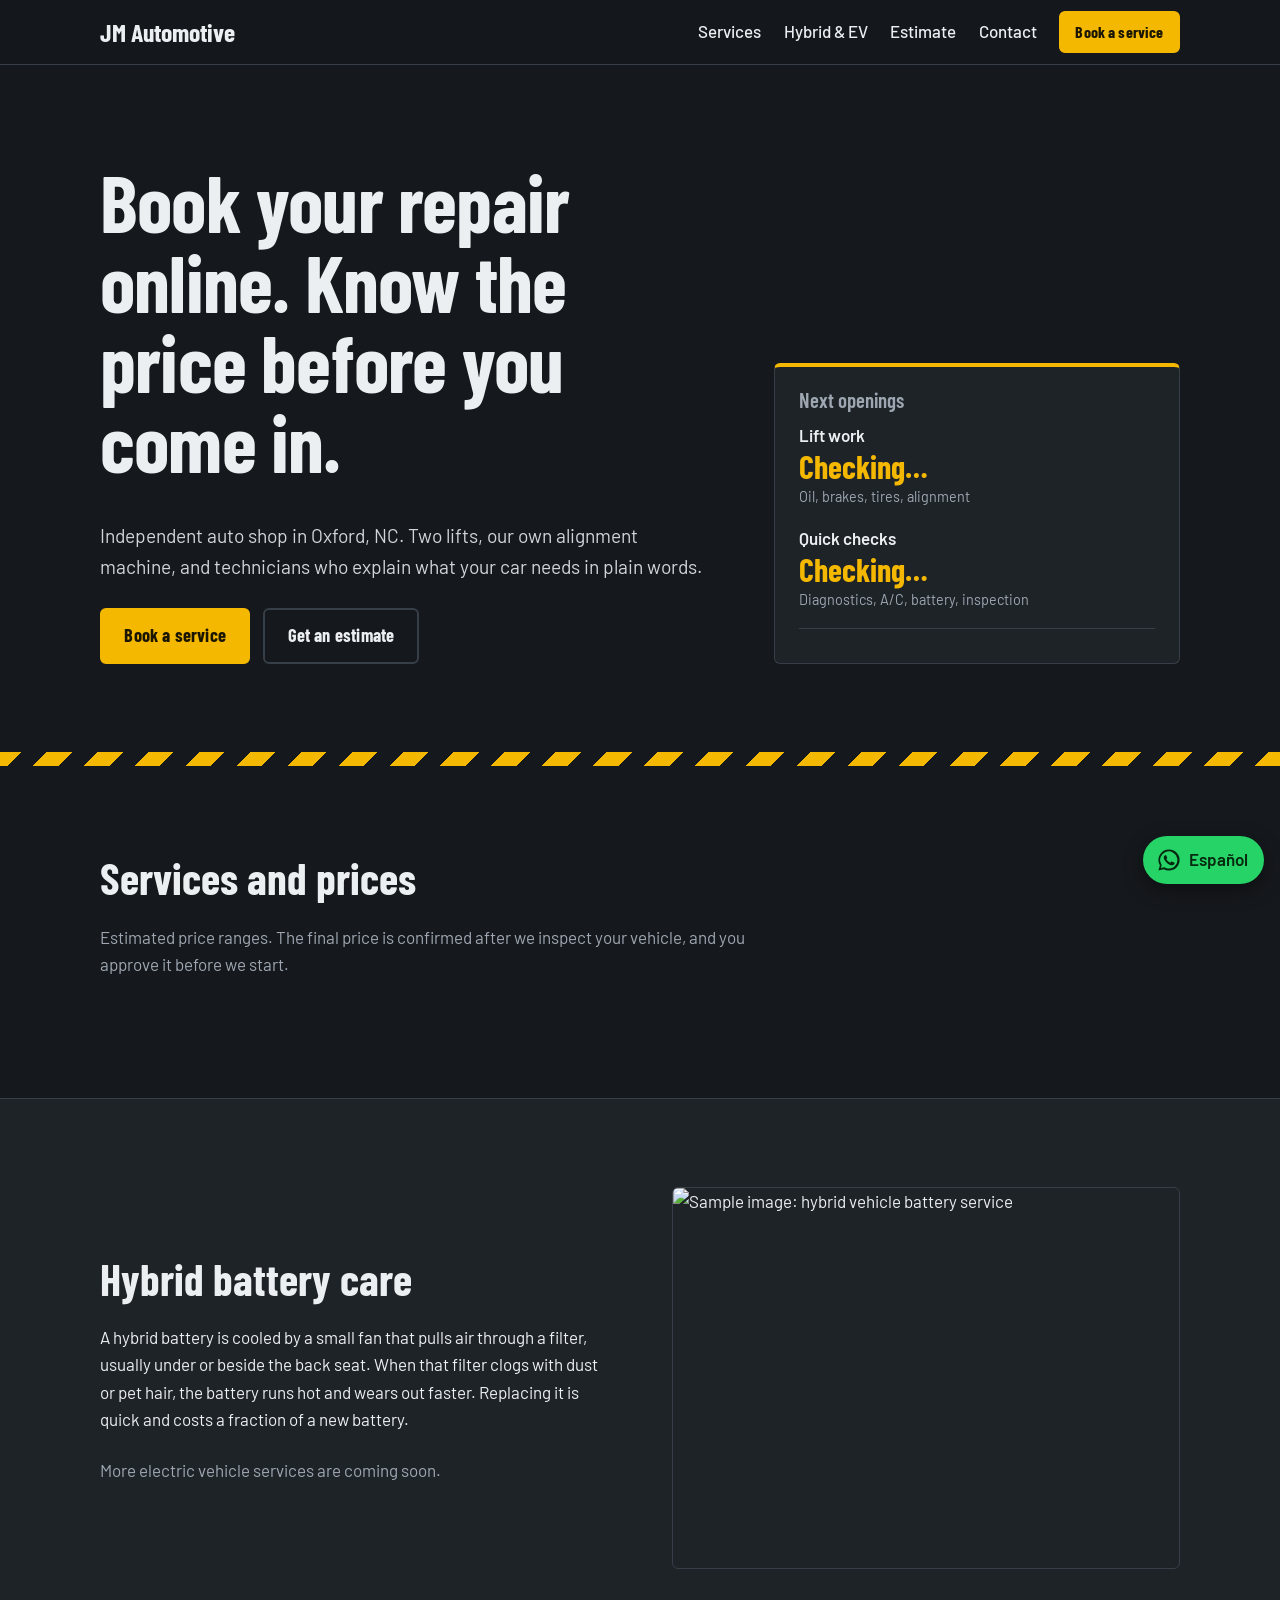
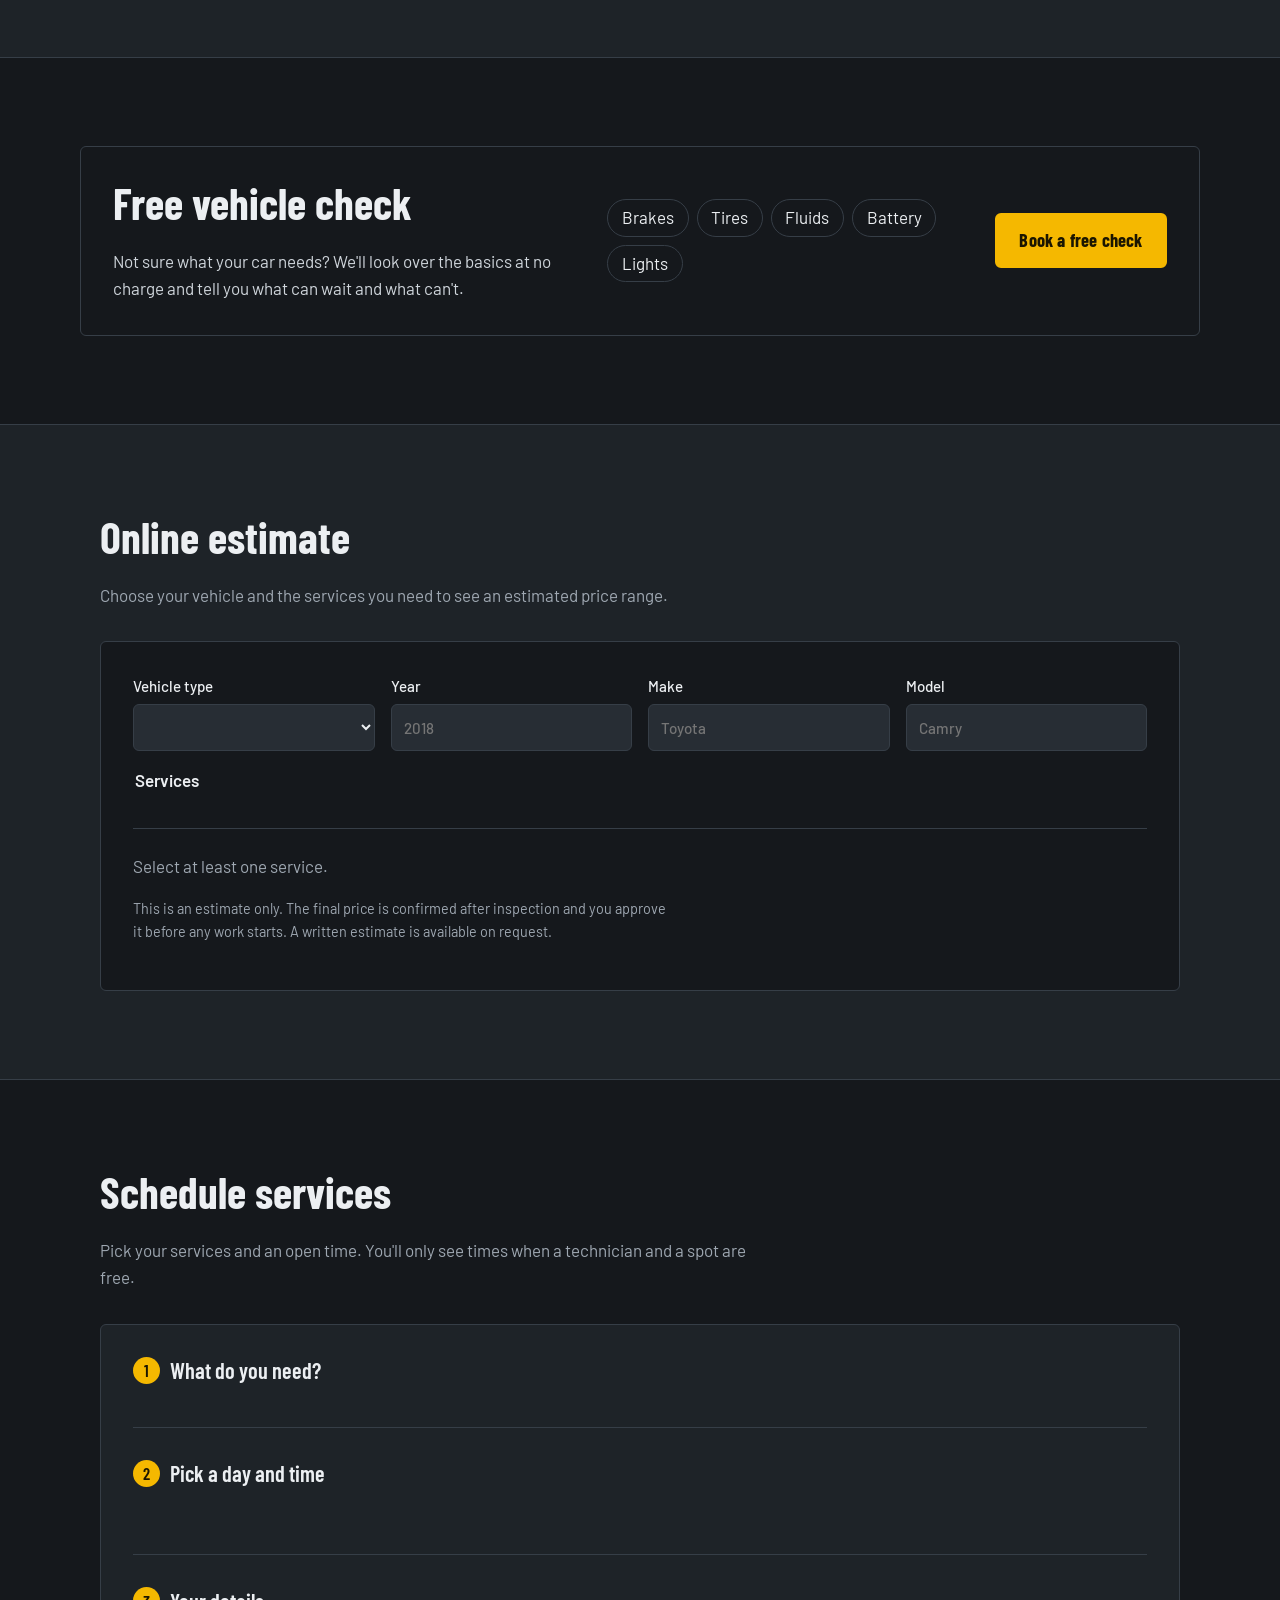
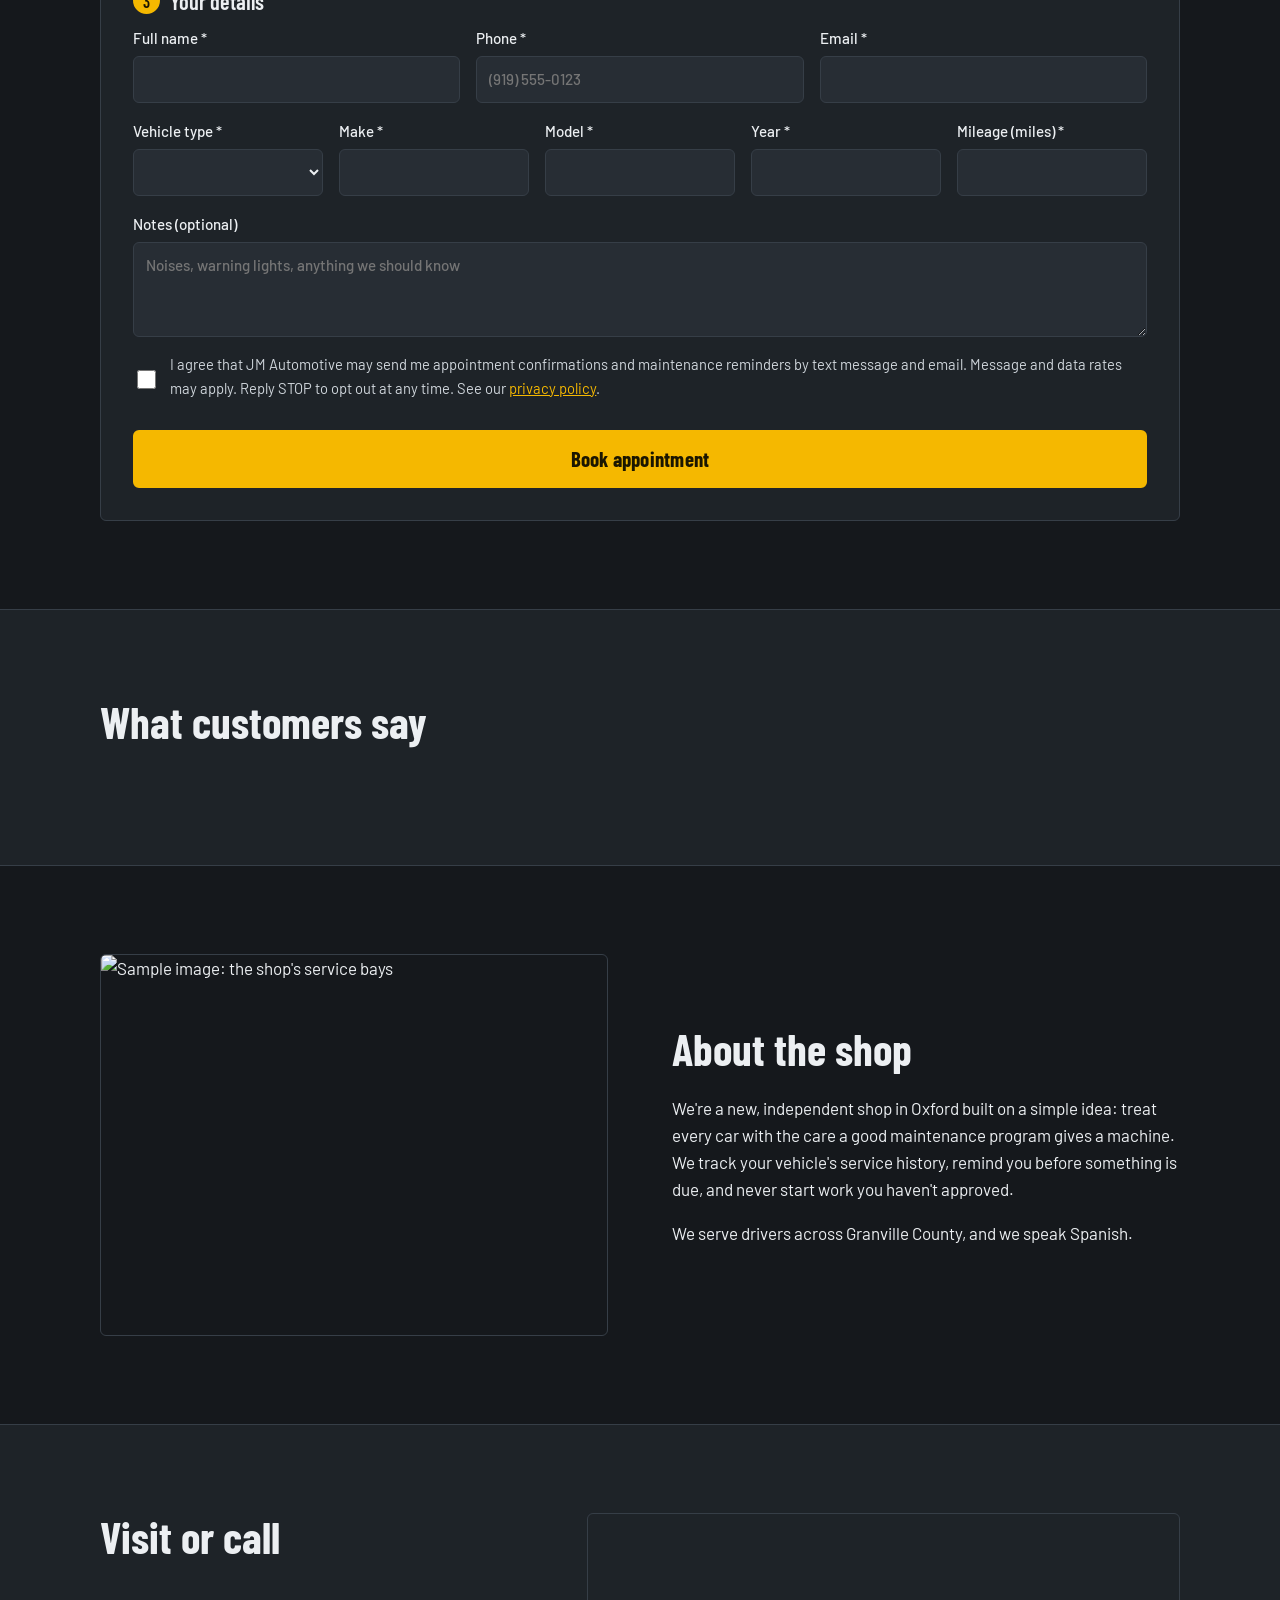
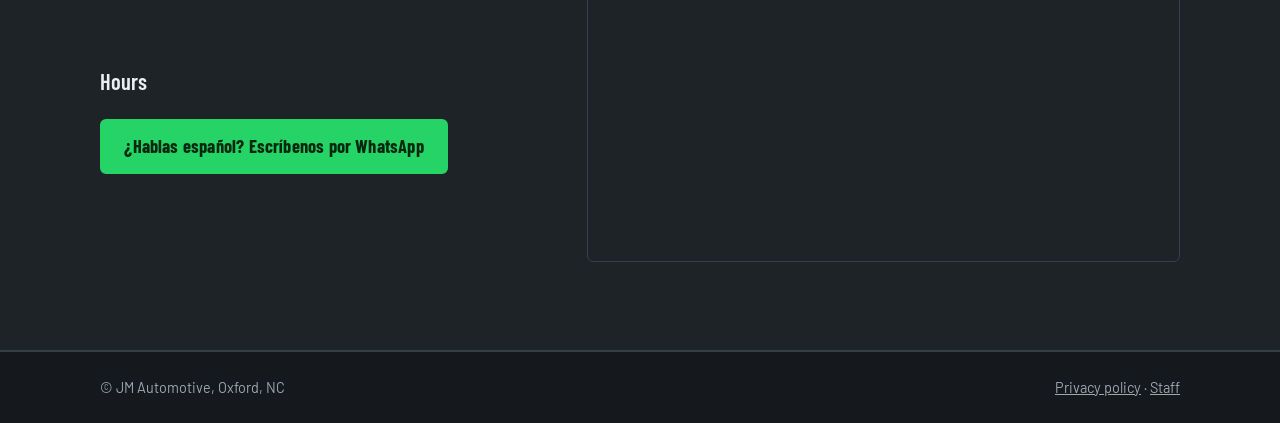
==== index.html @ 0afcb8b0 "Add files via upload" ====
<!DOCTYPE html>
<html lang="en">
<head>
  <meta charset="UTF-8">
  <meta name="viewport" content="width=device-width, initial-scale=1">
  <title>JM Automotive | Auto Repair in Oxford, NC</title>
  <meta name="description" content="Auto repair in Oxford, NC. Book online, see an estimated price upfront. Oil changes, brakes, tires, alignment, diagnostics, A/C and hybrid battery service.">
  <link rel="preconnect" href="https://fonts.googleapis.com">
  <link rel="preconnect" href="https://fonts.gstatic.com" crossorigin>
  <link href="https://fonts.googleapis.com/css2?family=Barlow+Condensed:wght@500;600;700&family=Barlow:wght@400;500;600&display=swap" rel="stylesheet">
  <link rel="stylesheet" href="style.css">
</head>
<body>

  <div class="demo-banner" id="demoBanner" hidden>
    Demo version: prices, contact details, reviews and images are samples. Bookings are saved only in this browser.
  </div>

  <header class="site-header">
    <div class="wrap header-inner">
      <a href="#top" class="brand" data-biz="name">JM Automotive</a>
      <nav class="main-nav" aria-label="Main">
        <a href="#services">Services</a>
        <a href="#hybrid">Hybrid &amp; EV</a>
        <a href="#estimate">Estimate</a>
        <a href="#contact">Contact</a>
        <a href="#schedule" class="btn btn-small">Book a service</a>
      </nav>
    </div>
  </header>

  <main id="top">

    <!-- HERO -->
    <section class="hero">
      <div class="wrap hero-inner">
        <div class="hero-copy">
          <h1>Book your repair online. Know the price before you come in.</h1>
          <p class="lead">Independent auto shop in Oxford, NC. Two lifts, our own alignment machine, and technicians who explain what your car needs in plain words.</p>
          <div class="hero-actions">
            <a href="#schedule" class="btn">Book a service</a>
            <a href="#estimate" class="btn btn-ghost">Get an estimate</a>
          </div>
        </div>

        <aside class="openings" aria-label="Next openings">
          <h2 class="openings-title">Next openings</h2>
          <dl class="openings-list">
            <div>
              <dt>Lift work</dt>
              <dd id="nextLift">Checking…</dd>
              <span class="openings-note">Oil, brakes, tires, alignment</span>
            </div>
            <div>
              <dt>Quick checks</dt>
              <dd id="nextGround">Checking…</dd>
              <span class="openings-note">Diagnostics, A/C, battery, inspection</span>
            </div>
          </dl>
          <p class="openings-hours" id="hoursShort"></p>
        </aside>
      </div>
      <div class="hazard" aria-hidden="true"></div>
    </section>

    <!-- SERVICES -->
    <section id="services" class="section">
      <div class="wrap">
        <div class="section-head">
          <h2>Services and prices</h2>
          <p>Estimated price ranges. The final price is confirmed after we inspect your vehicle, and you approve it before we start.</p>
        </div>
        <div class="board" id="serviceBoard"><!-- rendered by main.js --></div>
      </div>
    </section>

    <!-- HYBRID & EV -->
    <section id="hybrid" class="section section-alt">
      <div class="wrap split">
        <div>
          <h2>Hybrid battery care</h2>
          <p>A hybrid battery is cooled by a small fan that pulls air through a filter, usually under or beside the back seat. When that filter clogs with dust or pet hair, the battery runs hot and wears out faster. Replacing it is quick and costs a fraction of a new battery.</p>
          <div class="board board-compact" id="hybridBoard"><!-- rendered by main.js --></div>
          <p class="muted">More electric vehicle services are coming soon.</p>
        </div>
        <figure class="photo">
          <img src="assets/img/sample-hybrid.svg" alt="Sample image: hybrid vehicle battery service" width="640" height="480">
        </figure>
      </div>
    </section>

    <!-- FREE CHECK -->
    <section id="free-check" class="section">
      <div class="wrap free-check">
        <div>
          <h2>Free vehicle check</h2>
          <p>Not sure what your car needs? We'll look over the basics at no charge and tell you what can wait and what can't.</p>
        </div>
        <ul class="check-list" id="freeCheckList">
          <li>Brakes</li><li>Tires</li><li>Fluids</li><li>Battery</li><li>Lights</li>
        </ul>
        <a href="#schedule" class="btn" data-preselect="freecheck">Book a free check</a>
      </div>
    </section>

    <!-- ESTIMATE -->
    <section id="estimate" class="section section-alt">
      <div class="wrap">
        <div class="section-head">
          <h2>Online estimate</h2>
          <p>Choose your vehicle and the services you need to see an estimated price range.</p>
        </div>
        <form class="panel estimate" id="estimateForm" novalidate>
          <div class="field-row">
            <label>Vehicle type
              <select name="type" required></select>
            </label>
            <label>Year
              <input name="year" type="number" inputmode="numeric" min="1980" placeholder="2018">
            </label>
            <label>Make
              <input name="make" type="text" placeholder="Toyota">
            </label>
            <label>Model
              <input name="model" type="text" placeholder="Camry">
            </label>
          </div>
          <fieldset class="service-picks" id="estimateServices">
            <legend>Services</legend>
          </fieldset>
          <div class="estimate-result" id="estimateResult" aria-live="polite">
            <p class="muted">Select at least one service.</p>
          </div>
          <p class="fine">This is an estimate only. The final price is confirmed after inspection and you approve it before any work starts. A written estimate is available on request.</p>
        </form>
      </div>
    </section>

    <!-- SCHEDULE -->
    <section id="schedule" class="section">
      <div class="wrap">
        <div class="section-head">
          <h2>Schedule services</h2>
          <p>Pick your services and an open time. You'll only see times when a technician and a spot are free.</p>
        </div>

        <form class="panel booking" id="bookingForm" novalidate>
          <div class="step">
            <h3><span class="step-num">1</span>What do you need?</h3>
            <fieldset class="service-picks" id="bookingServices"><legend class="sr-only">Services</legend></fieldset>
            <p class="plan-summary" id="planSummary"></p>
          </div>

          <div class="step">
            <h3><span class="step-num">2</span>Pick a day and time</h3>
            <div class="day-strip" id="dayStrip" role="radiogroup" aria-label="Day"></div>
            <div class="slot-grid" id="slotGrid" role="radiogroup" aria-label="Time"></div>
          </div>

          <div class="step">
            <h3><span class="step-num">3</span>Your details</h3>
            <div class="field-row">
              <label>Full name *
                <input name="name" type="text" autocomplete="name" required>
              </label>
              <label>Phone *
                <input name="phone" type="tel" autocomplete="tel" placeholder="(919) 555-0123" required>
              </label>
              <label>Email *
                <input name="email" type="email" autocomplete="email" required>
              </label>
            </div>
            <div class="field-row">
              <label>Vehicle type *
                <select name="type" required></select>
              </label>
              <label>Make *
                <input name="make" type="text" required>
              </label>
              <label>Model *
                <input name="model" type="text" required>
              </label>
              <label>Year *
                <input name="year" type="number" inputmode="numeric" min="1980" required>
              </label>
              <label>Mileage (miles) *
                <input name="mileage" type="number" inputmode="numeric" min="0" required>
              </label>
            </div>
            <label class="full">Notes (optional)
              <textarea name="notes" rows="3" placeholder="Noises, warning lights, anything we should know"></textarea>
            </label>
            <label class="consent">
              <input type="checkbox" name="consent" required>
              <span>I agree that <span data-biz="name">JM Automotive</span> may send me appointment confirmations and maintenance reminders by text message and email. Message and data rates may apply. Reply STOP to opt out at any time. See our <a href="privacy.html">privacy policy</a>.</span>
            </label>
          </div>

          <div class="form-error" id="bookingError" role="alert" hidden></div>
          <button type="submit" class="btn btn-wide">Book appointment</button>
        </form>

        <div class="panel confirmation" id="bookingConfirm" hidden tabindex="-1">
          <h3>Appointment booked</h3>
          <p id="confirmText"></p>
          <button type="button" class="btn btn-ghost" id="bookAnother">Book another service</button>
        </div>
      </div>
    </section>

    <!-- REVIEWS -->
    <section id="reviews" class="section section-alt">
      <div class="wrap">
        <div class="section-head">
          <h2>What customers say</h2>
          <p class="sample-tag" id="reviewsSampleTag" hidden>Sample reviews for the demo. Replace with real reviews before launch.</p>
        </div>
        <div class="reviews" id="reviewList"></div>
      </div>
    </section>

    <!-- ABOUT -->
    <section id="about" class="section">
      <div class="wrap split">
        <figure class="photo">
          <img src="assets/img/sample-shop.svg" alt="Sample image: the shop's service bays" width="640" height="480">
        </figure>
        <div>
          <h2>About the shop</h2>
          <p>We're a new, independent shop in Oxford built on a simple idea: treat every car with the care a good maintenance program gives a machine. We track your vehicle's service history, remind you before something is due, and never start work you haven't approved.</p>
          <p>We serve drivers across Granville County, and we speak Spanish.</p>
        </div>
      </div>
    </section>

    <!-- CONTACT -->
    <section id="contact" class="section section-alt">
      <div class="wrap contact">
        <div>
          <h2>Visit or call</h2>
          <address>
            <span data-biz="addressLine1"></span><br>
            <span data-biz="addressLine2"></span>
          </address>
          <p><a data-biz-tel href="#" data-biz="phoneDisplay"></a><br>
             <a data-biz-mail href="#" data-biz="email"></a></p>
          <h3>Hours</h3>
          <p id="hoursFull"></p>
          <a class="btn btn-whatsapp" data-wa href="#" target="_blank" rel="noopener">¿Hablas español? Escríbenos por WhatsApp</a>
        </div>
        <div class="map">
          <iframe id="mapFrame" title="Map to the shop" loading="lazy" referrerpolicy="no-referrer-when-downgrade"></iframe>
        </div>
      </div>
    </section>
  </main>

  <footer class="site-footer">
    <div class="wrap footer-inner">
      <p>&copy; <span id="year"></span> <span data-biz="name">JM Automotive</span>, Oxford, NC</p>
      <p><a href="privacy.html">Privacy policy</a> · <a href="admin.html">Staff</a></p>
    </div>
  </footer>

  <a class="wa-float" data-wa href="#" target="_blank" rel="noopener" aria-label="Escríbenos por WhatsApp en español">
    <svg viewBox="0 0 32 32" width="26" height="26" aria-hidden="true"><path fill="currentColor" d="M16 3a13 13 0 0 0-11.2 19.6L3 29l6.6-1.7A13 13 0 1 0 16 3zm0 23.6c-2 0-4-.6-5.7-1.6l-.4-.2-3.9 1 1-3.8-.3-.4A10.6 10.6 0 1 1 16 26.6zm5.8-7.9c-.3-.2-1.9-.9-2.2-1s-.5-.2-.7.2-.8 1-1 1.2-.4.2-.7 0a8.7 8.7 0 0 1-4.3-3.8c-.3-.6.3-.5.9-1.7.1-.2 0-.4 0-.5l-1-2.4c-.3-.6-.5-.5-.7-.5h-.6a1.2 1.2 0 0 0-.9.4 3.7 3.7 0 0 0-1.1 2.7 6.4 6.4 0 0 0 1.3 3.4 14.7 14.7 0 0 0 5.6 5c2.1.9 2.9 1 4 .8a3.4 3.4 0 0 0 2.2-1.6 2.8 2.8 0 0 0 .2-1.6c-.1-.1-.3-.2-.6-.3z"/></svg>
    <span>Español</span>
  </a>

  <script src="js/config.js"></script>
  <script src="js/scheduler.js"></script>
  <script src="js/dataService.js"></script>
  <script src="js/main.js"></script>
</body>
</html>
---- style.css ----
/* =========================================================================
   JM Automotive — styles
   Palette: asphalt and graphite surfaces, safety yellow (the color of lift
   arms and floor markings in a shop) as the single accent.
   Type: Barlow Condensed for headings (inspired by highway signage),
   Barlow for text.
   ========================================================================= */

:root {
  --asphalt: #15181c;
  --graphite: #1e2328;
  --graphite-2: #272d34;
  --line: #363e47;
  --steel: #9ea7b1;
  --chalk: #eceff2;
  --yellow: #f5b800;
  --yellow-ink: #1b1600;
  --whatsapp: #25d366;
  --danger: #ff7a6b;

  --font-head: "Barlow Condensed", "Arial Narrow", Arial, sans-serif;
  --font-body: "Barlow", "Segoe UI", Arial, sans-serif;

  --radius: 6px;
  --wrap: 1120px;
}

*, *::before, *::after { box-sizing: border-box; }
html { scroll-behavior: smooth; scroll-padding-top: 72px; }
body {
  margin: 0;
  background: var(--asphalt);
  color: var(--chalk);
  font-family: var(--font-body);
  font-size: 1.0625rem;
  line-height: 1.6;
}
img { max-width: 100%; height: auto; display: block; }
a { color: var(--yellow); }
a:hover { color: #ffd34d; }
:focus-visible { outline: 3px solid var(--yellow); outline-offset: 2px; }

h1, h2, h3 { font-family: var(--font-head); line-height: 1.08; margin: 0 0 .5em; font-weight: 700; }
h2 { font-size: clamp(2rem, 4vw, 2.75rem); }
h3 { font-size: 1.4rem; font-weight: 600; }
p { margin: 0 0 1em; max-width: 68ch; }

.wrap { max-width: var(--wrap); margin: 0 auto; padding: 0 1.25rem; }
.muted { color: var(--steel); }
.fine { color: var(--steel); font-size: .9rem; margin-top: 1rem; }
.sr-only { position: absolute; width: 1px; height: 1px; overflow: hidden; clip: rect(0 0 0 0); white-space: nowrap; }

/* ---------- Buttons ---------- */
.btn {
  display: inline-block;
  background: var(--yellow);
  color: var(--yellow-ink);
  font-family: var(--font-head);
  font-weight: 700;
  font-size: 1.15rem;
  letter-spacing: .01em;
  padding: .7rem 1.4rem;
  border: 2px solid var(--yellow);
  border-radius: var(--radius);
  text-decoration: none;
  cursor: pointer;
}
.btn:hover { background: #ffcb2b; border-color: #ffcb2b; color: var(--yellow-ink); }
.btn-ghost { background: transparent; color: var(--chalk); border-color: var(--line); }
.btn-ghost:hover { background: var(--graphite-2); color: var(--chalk); border-color: var(--steel); }
.btn-small { font-size: 1rem; padding: .4rem .9rem; }
.btn-wide { width: 100%; font-size: 1.3rem; padding: .9rem; }
.btn-whatsapp { background: var(--whatsapp); border-color: var(--whatsapp); color: #06280f; margin-top: .5rem; }
.btn-whatsapp:hover { background: #3be07a; border-color: #3be07a; color: #06280f; }

/* ---------- Demo banner ---------- */
.demo-banner {
  background: var(--graphite-2);
  color: var(--steel);
  font-size: .85rem;
  text-align: center;
  padding: .45rem 1rem;
  border-bottom: 1px solid var(--line);
}

/* ---------- Header ---------- */
.site-header {
  position: sticky; top: 0; z-index: 20;
  background: rgba(21, 24, 28, .94);
  backdrop-filter: blur(6px);
  border-bottom: 1px solid var(--line);
}
.header-inner { display: flex; align-items: center; justify-content: space-between; gap: 1rem; min-height: 64px; }
.brand { font-family: var(--font-head); font-weight: 700; font-size: 1.6rem; color: var(--chalk); text-decoration: none; }
.main-nav { display: flex; align-items: center; gap: 1.4rem; }
.main-nav a:not(.btn) { color: var(--chalk); text-decoration: none; font-weight: 500; }
.main-nav a:not(.btn):hover { color: var(--yellow); }

/* ---------- Hero ---------- */
.hero { position: relative; padding: clamp(3rem, 8vw, 6rem) 0 clamp(3.5rem, 8vw, 6.5rem); }
.hero-inner { display: grid; grid-template-columns: 1.5fr 1fr; gap: clamp(2rem, 5vw, 4rem); align-items: end; }
.hero h1 { font-size: clamp(2.7rem, 6.4vw, 5rem); line-height: 1; letter-spacing: -.01em; max-width: 14ch; }
.lead { font-size: 1.2rem; color: #cfd5db; }
.hero-actions { display: flex; flex-wrap: wrap; gap: .8rem; margin-top: 1.6rem; }

.openings {
  background: var(--graphite);
  border: 1px solid var(--line);
  border-top: 4px solid var(--yellow);
  border-radius: var(--radius);
  padding: 1.4rem 1.5rem 1.2rem;
}
.openings-title { font-size: 1.3rem; font-weight: 600; color: var(--steel); }
.openings-list { margin: 0; display: grid; gap: 1.1rem; }
.openings-list > div { display: grid; }
.openings-list dt { font-weight: 600; }
.openings-list dd { margin: 0; font-family: var(--font-head); font-size: 2rem; font-weight: 700; color: var(--yellow); line-height: 1.1; }
.openings-note { color: var(--steel); font-size: .9rem; }
.openings-hours { margin: 1.1rem 0 0; padding-top: .9rem; border-top: 1px solid var(--line); color: var(--steel); font-size: .95rem; }

/* The one bold element: a strip of hazard striping, like a lift bay floor */
.hazard {
  position: absolute; left: 0; right: 0; bottom: 0; height: 14px;
  background: repeating-linear-gradient(-45deg, var(--yellow) 0 18px, var(--asphalt) 18px 36px);
}

/* ---------- Sections ---------- */
.section { padding: clamp(3.5rem, 8vw, 5.5rem) 0; }
.section-alt { background: var(--graphite); border-top: 1px solid var(--line); border-bottom: 1px solid var(--line); }
.section-head { margin-bottom: 2rem; }
.section-head p { color: var(--steel); }
.split { display: grid; grid-template-columns: 1fr 1fr; gap: clamp(2rem, 5vw, 4rem); align-items: center; }
.photo { margin: 0; border-radius: var(--radius); overflow: hidden; border: 1px solid var(--line); }

/* ---------- Service board (like a shop's menu board) ---------- */
.board-group + .board-group { margin-top: 2.5rem; }
.board-group h3 { color: var(--yellow); border-bottom: 2px solid var(--line); padding-bottom: .4rem; }
.board-row {
  display: grid;
  grid-template-columns: 1fr 6rem 9.5rem 4rem;
  gap: 1rem;
  align-items: center;
  padding: .95rem 0;
  border-bottom: 1px solid var(--line);
}
.board-name strong { display: block; font-size: 1.1rem; }
.board-name span { color: var(--steel); font-size: .95rem; }
.board-time { color: var(--steel); }
.board-price { font-family: var(--font-head); font-size: 1.3rem; font-weight: 600; text-align: right; }
.board-act { text-align: right; }
.link-book { font-weight: 600; }
.is-soon { opacity: .6; }
.board-compact { margin: 1.5rem 0; }
.board-compact .board-row { grid-template-columns: 1fr 5rem 8.5rem 3.5rem; }

/* ---------- Free check ---------- */
.free-check {
  display: grid; grid-template-columns: 1.3fr 1fr auto; gap: 2rem; align-items: center;
  border: 1px solid var(--line); border-radius: var(--radius); padding: 2rem;
}
.free-check p { margin: 0; color: #cfd5db; }
.check-list { list-style: none; margin: 0; padding: 0; display: flex; flex-wrap: wrap; gap: .5rem; }
.check-list li { border: 1px solid var(--line); border-radius: 999px; padding: .25rem .85rem; color: var(--chalk); }

/* ---------- Forms ---------- */
.panel {
  background: var(--asphalt);
  border: 1px solid var(--line);
  border-radius: var(--radius);
  padding: clamp(1.25rem, 3vw, 2rem);
}
.section:not(.section-alt) .panel { background: var(--graphite); }
.field-row { display: grid; grid-template-columns: repeat(auto-fit, minmax(170px, 1fr)); gap: 1rem; margin-bottom: 1rem; }
label { display: grid; gap: .35rem; font-weight: 500; font-size: .95rem; }
label.full { margin-bottom: 1rem; }
input, select, textarea {
  font: inherit; color: var(--chalk);
  background: var(--graphite-2);
  border: 1px solid var(--line);
  border-radius: var(--radius);
  padding: .65rem .75rem;
  width: 100%;
  min-height: 2.9rem;
}
input:focus, select:focus, textarea:focus { outline: none; border-color: var(--yellow); box-shadow: 0 0 0 2px rgba(245, 184, 0, .25); }
fieldset { border: 0; margin: 0; padding: 0; }
legend { font-weight: 600; margin-bottom: .6rem; }

.service-picks { display: grid; grid-template-columns: repeat(auto-fill, minmax(210px, 1fr)); gap: .6rem; }
.service-picks legend { grid-column: 1 / -1; }
.pick { display: block; cursor: pointer; }
.pick input { position: absolute; opacity: 0; pointer-events: none; }
.pick-box {
  display: grid; gap: .1rem; height: 100%;
  border: 1px solid var(--line); border-radius: var(--radius);
  padding: .7rem .85rem; background: var(--graphite-2);
}
.pick-name { font-weight: 600; }
.pick-meta { color: var(--steel); font-size: .9rem; }
.pick input:checked + .pick-box { border-color: var(--yellow); background: rgba(245, 184, 0, .1); }
.pick input:checked + .pick-box .pick-meta { color: var(--yellow); }
.pick input:focus-visible + .pick-box { outline: 3px solid var(--yellow); outline-offset: 2px; }

/* Estimate */
.estimate-result { margin-top: 1.5rem; padding-top: 1.5rem; border-top: 1px solid var(--line); }
.estimate-lines { list-style: none; padding: 0; margin: 0 0 1rem; }
.estimate-lines li { display: flex; justify-content: space-between; gap: 1rem; padding: .35rem 0; color: #cfd5db; }
.estimate-total { display: flex; justify-content: space-between; align-items: baseline; gap: 1rem; flex-wrap: wrap; margin-bottom: 1rem; }
.estimate-total strong { font-family: var(--font-head); font-size: 2.4rem; color: var(--yellow); line-height: 1; }

/* Booking steps — a real sequence, so they're numbered */
.step + .step { margin-top: 2rem; padding-top: 2rem; border-top: 1px solid var(--line); }
.step h3 { display: flex; align-items: center; gap: .6rem; }
.step-num {
  display: inline-grid; place-items: center; width: 1.7rem; height: 1.7rem;
  background: var(--yellow); color: var(--yellow-ink); border-radius: 50%;
  font-size: 1.05rem;
}
.plan-summary { color: var(--steel); margin: .8rem 0 0; }

.day-strip { display: flex; gap: .5rem; overflow-x: auto; padding-bottom: .5rem; margin-bottom: 1rem; }
.day {
  flex: 0 0 auto; display: grid; justify-items: center; min-width: 4.2rem;
  background: var(--graphite-2); color: var(--chalk);
  border: 1px solid var(--line); border-radius: var(--radius);
  padding: .5rem .4rem; font: inherit; font-size: .85rem; cursor: pointer;
}
.day strong { font-family: var(--font-head); font-size: 1.6rem; line-height: 1.1; }
.day.is-on { border-color: var(--yellow); background: var(--yellow); color: var(--yellow-ink); }
.slot-grid { display: grid; grid-template-columns: repeat(auto-fill, minmax(100px, 1fr)); gap: .5rem; }
.slot {
  font: inherit; font-weight: 600; color: var(--chalk);
  background: var(--graphite-2); border: 1px solid var(--line); border-radius: var(--radius);
  padding: .6rem; cursor: pointer;
}
.slot:hover, .day:hover { border-color: var(--steel); }
.slot.is-on { background: var(--yellow); border-color: var(--yellow); color: var(--yellow-ink); }

.consent { display: flex; gap: .7rem; align-items: flex-start; font-weight: 400; color: #cfd5db; font-size: .92rem; }
.consent input { width: 1.2rem; height: 1.2rem; margin-top: .2rem; flex: 0 0 auto; accent-color: var(--yellow); }

.form-error {
  border: 1px solid var(--danger); color: var(--danger);
  border-radius: var(--radius); padding: .8rem 1rem; margin: 1.5rem 0 1rem;
}
.form-error ul { margin: 0; padding-left: 1.2rem; }
.booking .btn-wide { margin-top: 1.5rem; }
.confirmation { border-top: 4px solid var(--yellow); }
.confirmation:focus { outline: none; }

/* ---------- Reviews ---------- */
.sample-tag { font-size: .9rem; }
.reviews { display: grid; grid-template-columns: repeat(auto-fit, minmax(260px, 1fr)); gap: 2rem; }
.review { margin: 0; border-left: 3px solid var(--yellow); padding-left: 1.2rem; }
.stars { color: var(--yellow); letter-spacing: .1em; }
.review blockquote { margin: .5rem 0; font-size: 1.1rem; }
.review figcaption { color: var(--steel); }

/* ---------- Contact ---------- */
.contact { display: grid; grid-template-columns: 1fr 1.4fr; gap: clamp(2rem, 5vw, 4rem); }
address { font-style: normal; margin-bottom: 1rem; }
.map { min-height: 340px; border-radius: var(--radius); overflow: hidden; border: 1px solid var(--line); }
.map iframe { width: 100%; height: 100%; min-height: 340px; border: 0; filter: grayscale(.4) invert(.9) hue-rotate(180deg); }

/* ---------- Footer ---------- */
.site-footer { border-top: 1px solid var(--line); padding: 1.5rem 0; color: var(--steel); font-size: .9rem; }
.footer-inner { display: flex; justify-content: space-between; flex-wrap: wrap; gap: 1rem; }
.footer-inner p { margin: 0; }
.site-footer a { color: var(--steel); }

/* ---------- WhatsApp floating button ---------- */
.wa-float {
  position: fixed; right: 1rem; bottom: 1rem; z-index: 30;
  display: flex; align-items: center; gap: .45rem;
  background: var(--whatsapp); color: #06280f;
  border-radius: 999px; padding: .65rem 1rem .65rem .8rem;
  font-weight: 600; text-decoration: none;
  box-shadow: 0 6px 20px rgba(0, 0, 0, .35);
}
.wa-float:hover { color: #06280f; background: #3be07a; }

/* ---------- Legal page ---------- */
.legal { padding: 3rem 0 4rem; }
.legal h1 { font-size: clamp(2.2rem, 5vw, 3.2rem); }
.legal h2 { font-size: 1.6rem; margin-top: 2rem; }

/* ---------- Responsive ---------- */
@media (max-width: 900px) {
  .hero-inner, .split, .contact { grid-template-columns: 1fr; }
  .free-check { grid-template-columns: 1fr; }
  .main-nav a:not(.btn) { display: none; }
}
@media (max-width: 640px) {
  .board-row, .board-compact .board-row {
    grid-template-columns: 1fr auto;
    grid-template-areas: "name price" "time act";
    row-gap: .3rem;
  }
  .board-name { grid-area: name; }
  .board-price { grid-area: price; }
  .board-time { grid-area: time; }
  .board-act { grid-area: act; }
  .wa-float span { display: none; }
  .wa-float { padding: .75rem; }
}
@media (prefers-reduced-motion: reduce) {
  html { scroll-behavior: auto; }
}

/* =========================================================================
   Staff panel
   ========================================================================= */
.admin-main { padding: 2rem 1.25rem 4rem; }
.login { max-width: 420px; margin: 3rem auto; display: grid; gap: 1rem; }
.login h1 { font-size: 2.2rem; margin: 0; }
.login .form-error { margin: 0; }
.tabs { display: flex; gap: .4rem; flex-wrap: wrap; border-bottom: 1px solid var(--line); margin-bottom: 1.5rem; }
.tab {
  font: inherit; font-weight: 600; color: var(--steel); background: none; cursor: pointer;
  border: 0; border-bottom: 3px solid transparent; padding: .7rem 1rem;
}
.tab.is-on { color: var(--chalk); border-bottom-color: var(--yellow); }
.admin-bar { display: flex; flex-wrap: wrap; gap: 1.5rem; align-items: end; margin-bottom: 1.5rem; }
.admin-bar label { max-width: 200px; }
.capacity { display: flex; flex-wrap: wrap; gap: 1.2rem; color: var(--steel); }
.capacity strong { color: var(--chalk); font-family: var(--font-head); font-size: 1.5rem; }
.appt {
  display: grid; grid-template-columns: 6.5rem 1fr auto auto; gap: 1rem; align-items: center;
  background: var(--graphite); border: 1px solid var(--line); border-left: 4px solid var(--yellow);
  border-radius: var(--radius); padding: 1rem; margin-bottom: .7rem;
}
.appt.status-completed { border-left-color: var(--whatsapp); opacity: .8; }
.appt.status-cancelled { border-left-color: var(--line); opacity: .5; }
.appt-time { font-family: var(--font-head); font-size: 1.4rem; font-weight: 700; display: grid; line-height: 1.1; }
.appt-time span { font-family: var(--font-body); font-size: .85rem; font-weight: 400; color: var(--steel); }
.appt-tags { display: flex; flex-direction: column; gap: .3rem; align-items: flex-start; }
.appt-actions { display: flex; flex-direction: column; gap: .4rem; }
.tag { display: inline-block; font-size: .8rem; border: 1px solid var(--line); border-radius: 999px; padding: .1rem .6rem; color: var(--steel); }
.tag-status { text-transform: capitalize; }
.tag-overdue { border-color: var(--danger); color: var(--danger); }
.tag-due-soon { border-color: var(--yellow); color: var(--yellow); }
.admin-ok { color: var(--whatsapp); margin-top: 1rem; }
.search { max-width: 420px; margin-bottom: 1.5rem; }
.cust { background: var(--graphite); border: 1px solid var(--line); border-radius: var(--radius); padding: 1.2rem; margin-bottom: 1rem; }
.cust header { display: flex; flex-wrap: wrap; gap: .8rem; align-items: baseline; margin-bottom: .8rem; }
.cust h3 { margin: 0; }
.veh { border-top: 1px solid var(--line); padding-top: .7rem; margin-top: .7rem; }
.veh .muted { margin-left: .5rem; }
.veh ul { margin: .4rem 0 0; padding-left: 1.2rem; }
.table-wrap { overflow-x: auto; }
.rem-table { width: 100%; border-collapse: collapse; min-width: 760px; }
.rem-table th, .rem-table td { text-align: left; padding: .75rem; border-bottom: 1px solid var(--line); vertical-align: top; }
.rem-table th { color: var(--steel); font-weight: 600; }
.admin-reset { margin-top: 3rem; }
@media (max-width: 760px) {
  .appt { grid-template-columns: 1fr; }
  .appt-tags { flex-direction: row; flex-wrap: wrap; }
  .appt-actions { flex-direction: row; }
}
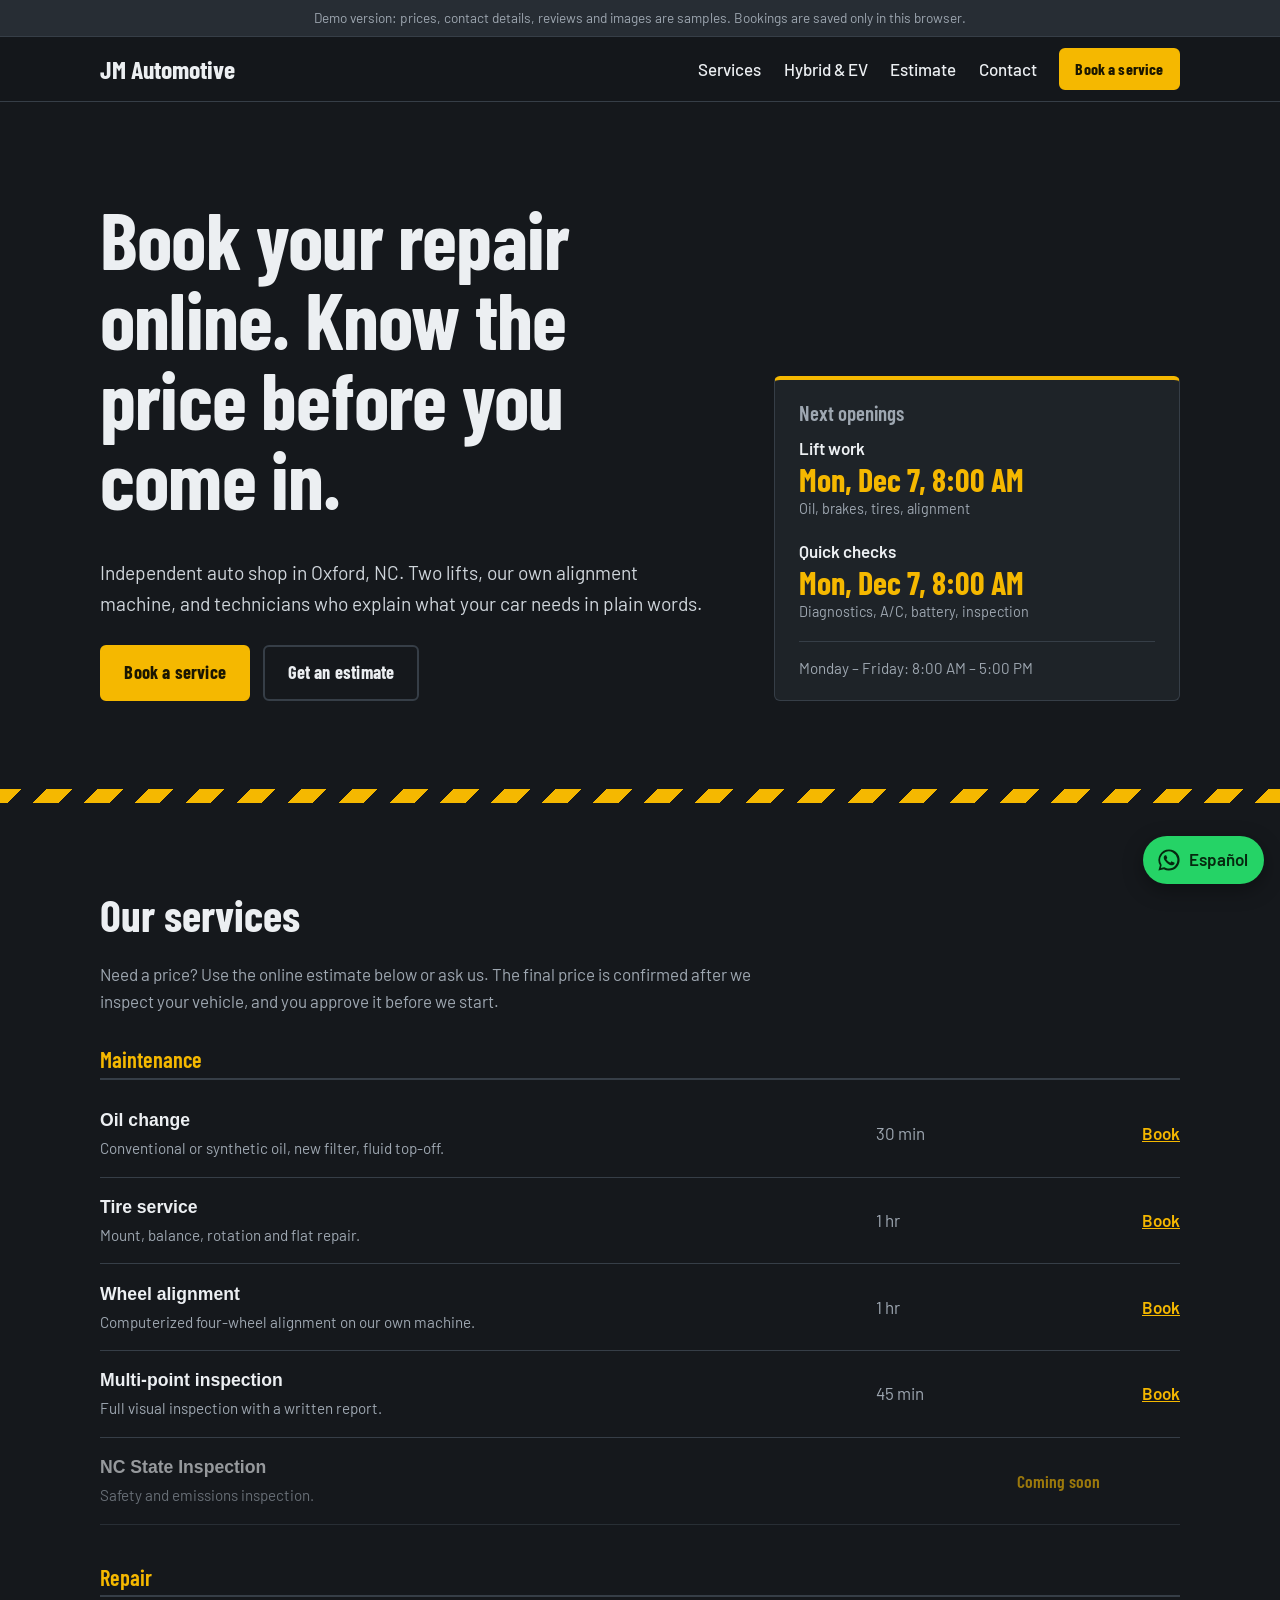
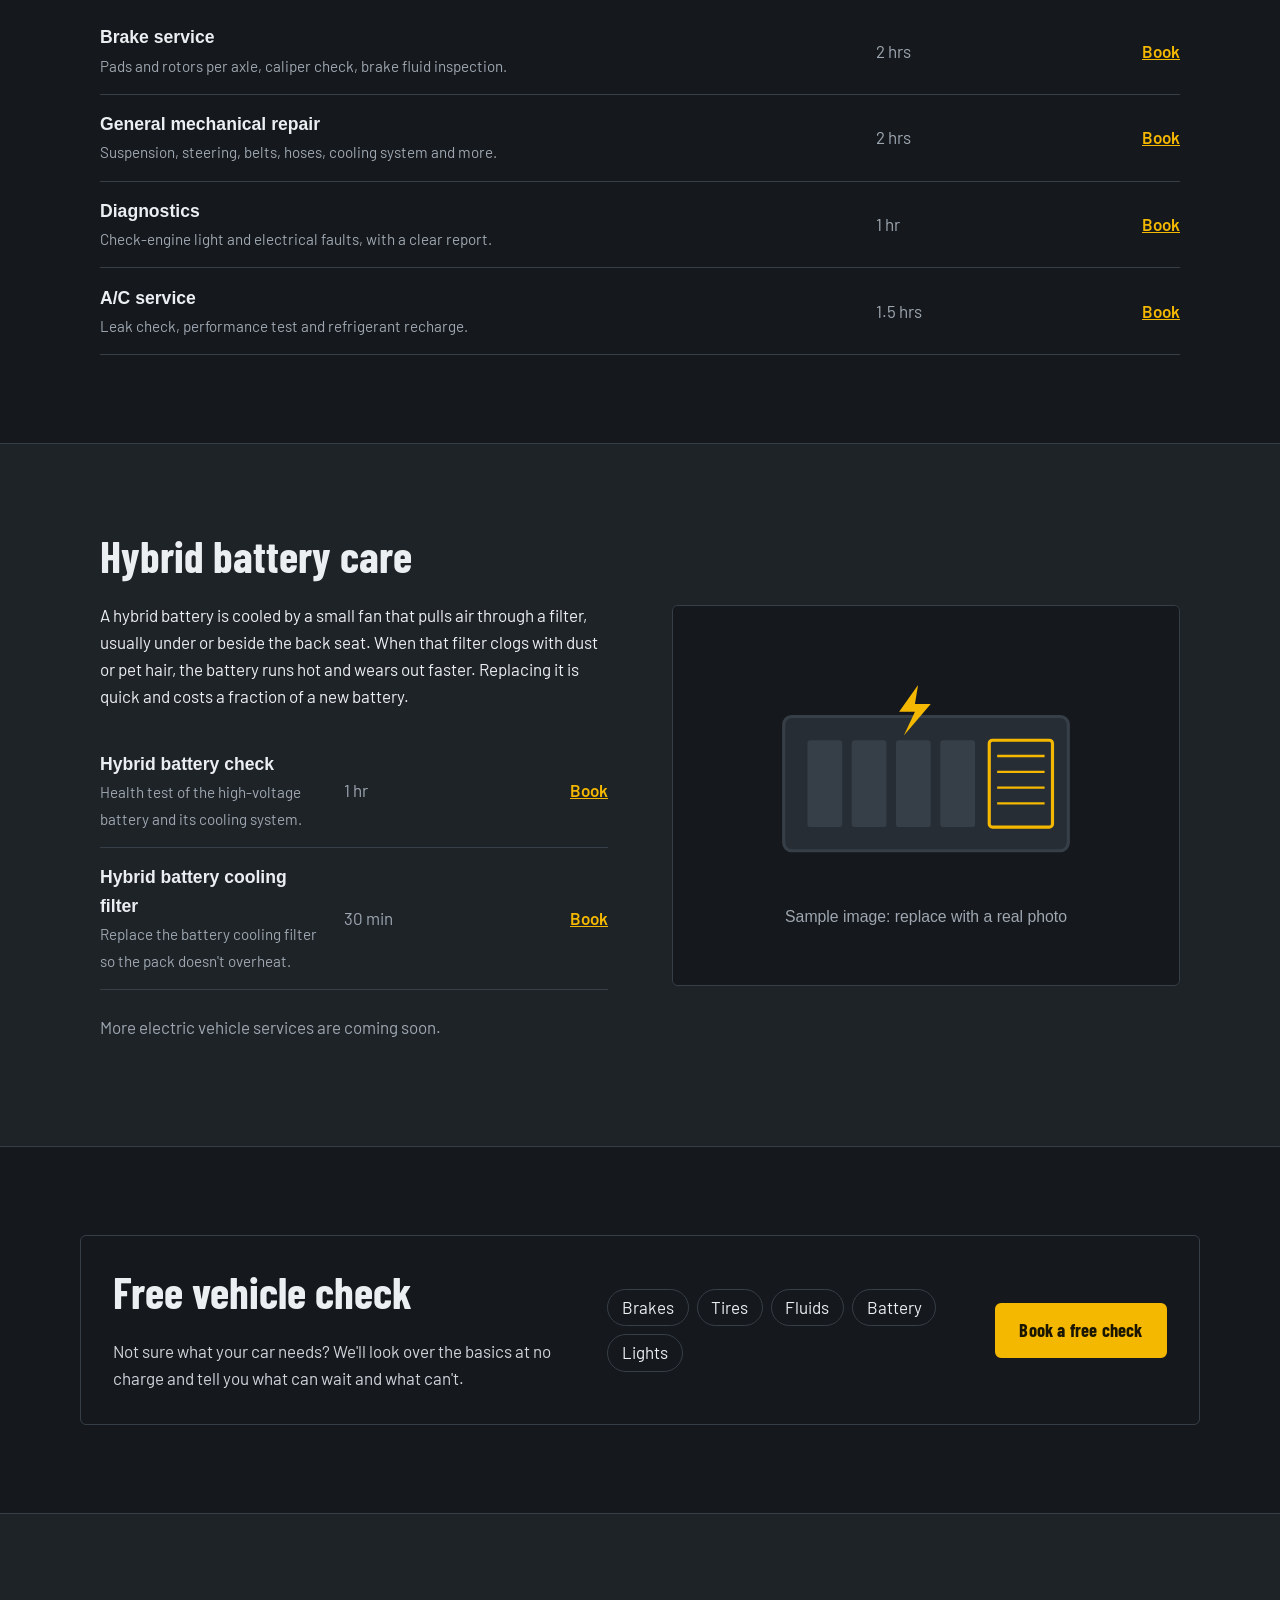
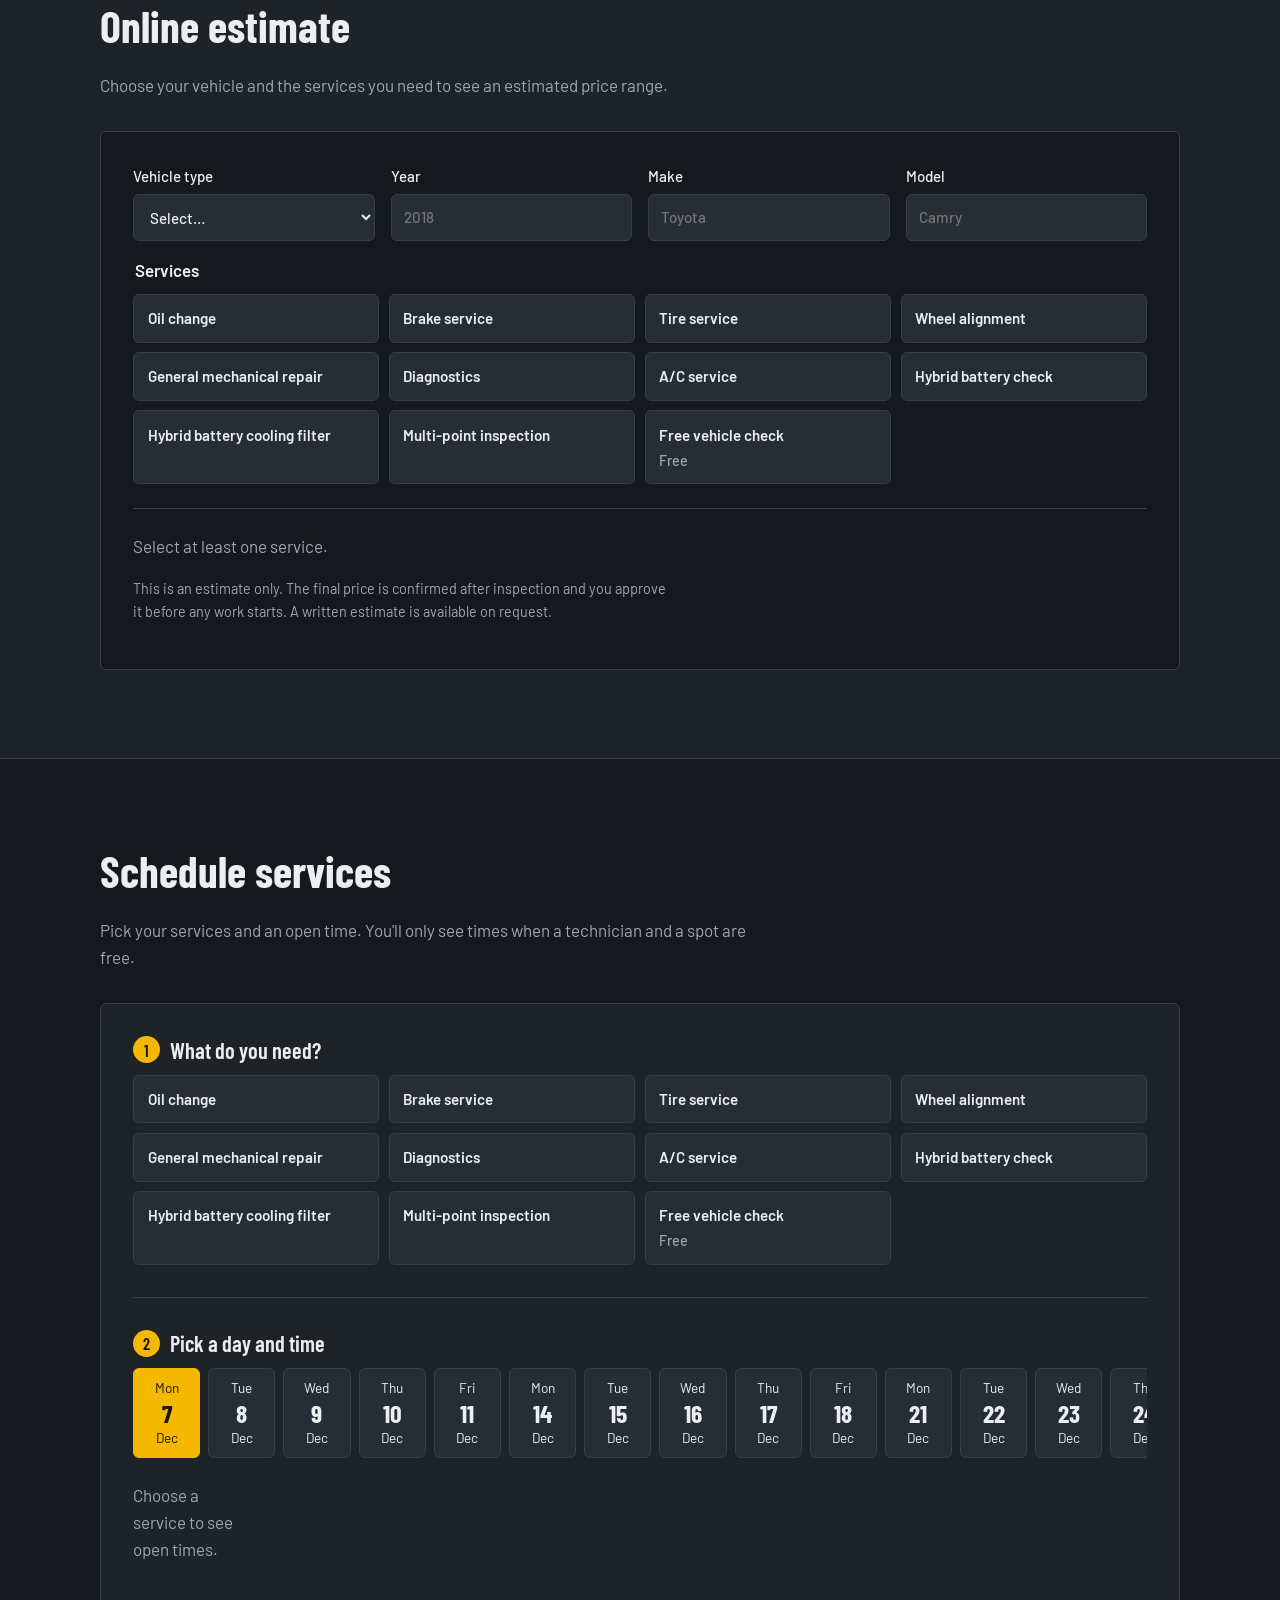
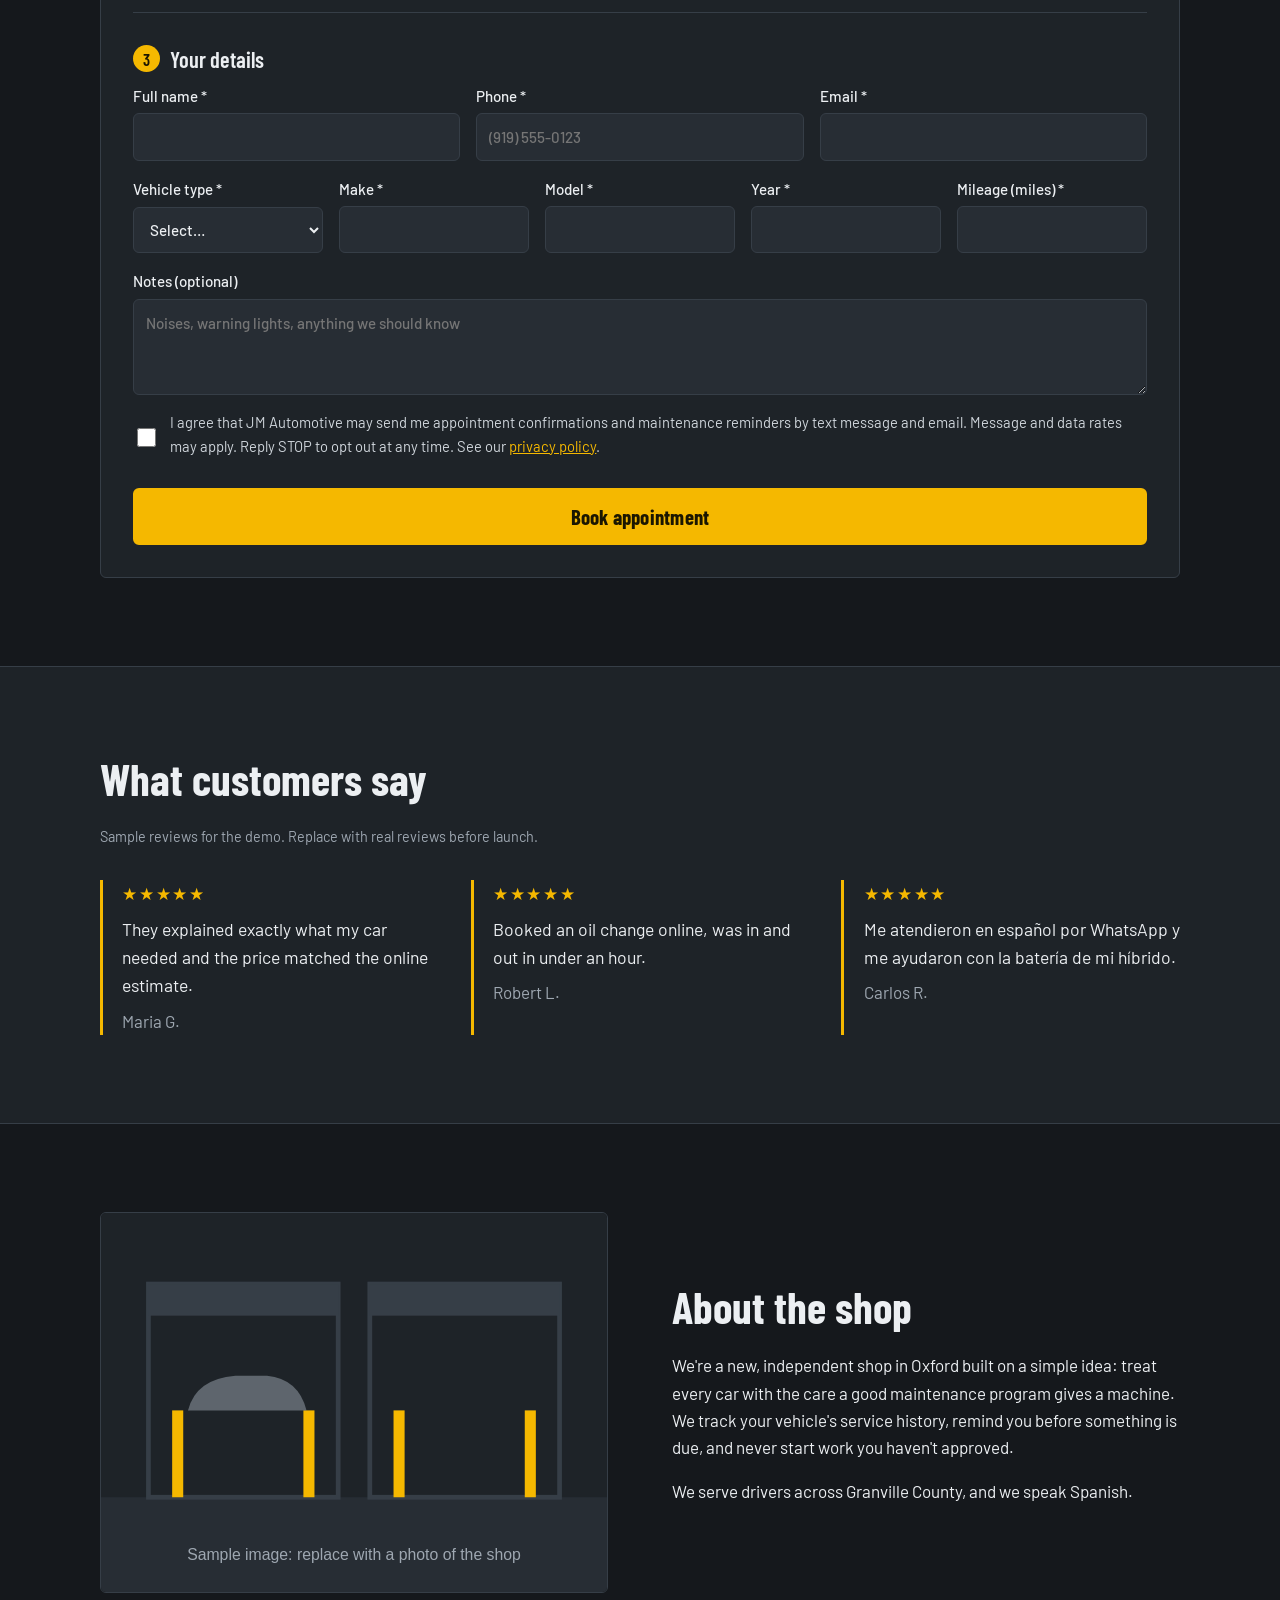
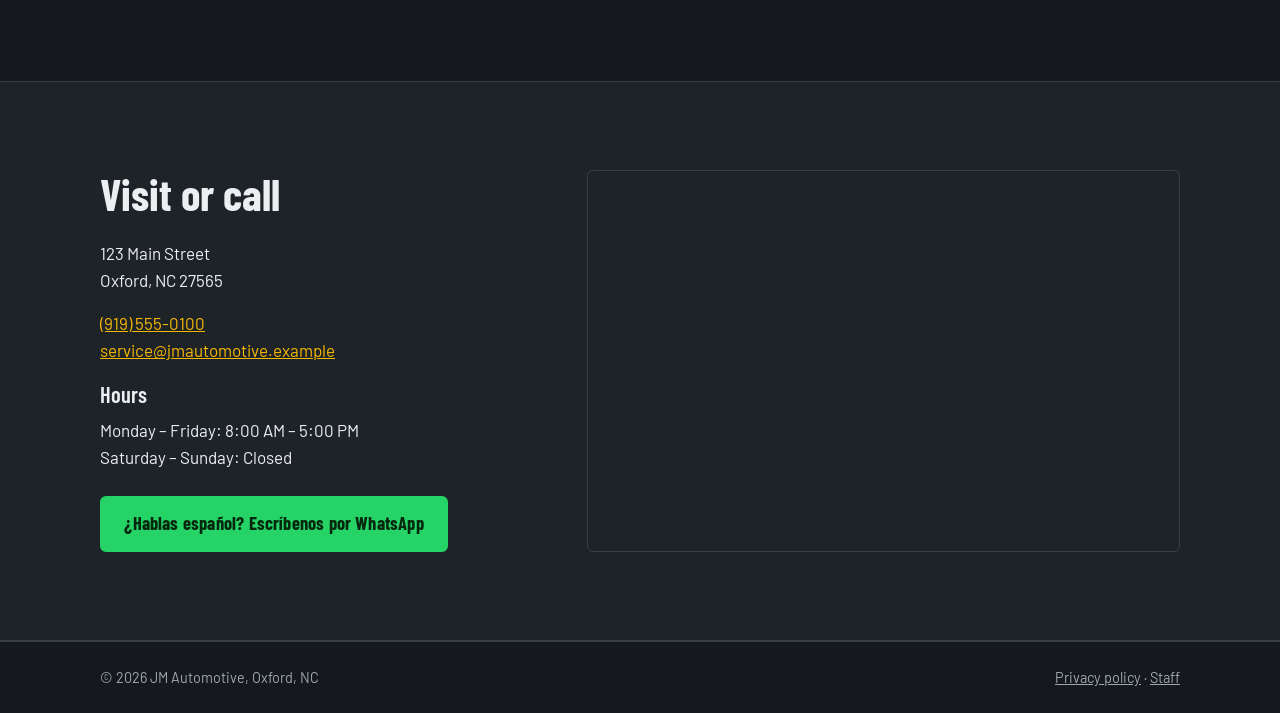
==== commit 9a547054: "Hide prices on service list and booking form; staff password and Open Labor Project button - Service" ====
--- a/index.html
+++ b/index.html
@@ -67,8 +67,8 @@
     <section id="services" class="section">
       <div class="wrap">
         <div class="section-head">
-          <h2>Services and prices</h2>
-          <p>Estimated price ranges. The final price is confirmed after we inspect your vehicle, and you approve it before we start.</p>
+          <h2>Our services</h2>
+          <p>Need a price? Use the online estimate below or ask us. The final price is confirmed after we inspect your vehicle, and you approve it before we start.</p>
         </div>
         <div class="board" id="serviceBoard"><!-- rendered by main.js --></div>
       </div>
--- a/style.css
+++ b/style.css
@@ -137,7 +137,7 @@
 .board-group h3 { color: var(--yellow); border-bottom: 2px solid var(--line); padding-bottom: .4rem; }
 .board-row {
   display: grid;
-  grid-template-columns: 1fr 6rem 9.5rem 4rem;
+  grid-template-columns: 1fr 6rem 7rem 4rem;
   gap: 1rem;
   align-items: center;
   padding: .95rem 0;
@@ -146,12 +146,15 @@
 .board-name strong { display: block; font-size: 1.1rem; }
 .board-name span { color: var(--steel); font-size: .95rem; }
 .board-time { color: var(--steel); }
-.board-price { font-family: var(--font-head); font-size: 1.3rem; font-weight: 600; text-align: right; }
+.board-tag { font-family: var(--font-head); font-size: 1.1rem; font-weight: 600; text-align: right; color: var(--yellow); }
 .board-act { text-align: right; }
 .link-book { font-weight: 600; }
 .is-soon { opacity: .6; }
 .board-compact { margin: 1.5rem 0; }
-.board-compact .board-row { grid-template-columns: 1fr 5rem 8.5rem 3.5rem; }
+.board-compact .board-row { grid-template-columns: 1fr 5rem 6rem 3.5rem; }
+
+/* ---------- Staff quick tools ---------- */
+.staff-tools { display: flex; flex-wrap: wrap; align-items: center; gap: .5rem 1rem; margin-bottom: 1.25rem; padding: .9rem 1rem; border: 1px solid var(--line); border-radius: var(--radius); }
 
 /* ---------- Free check ---------- */
 .free-check {
@@ -293,11 +296,11 @@
 @media (max-width: 640px) {
   .board-row, .board-compact .board-row {
     grid-template-columns: 1fr auto;
-    grid-template-areas: "name price" "time act";
+    grid-template-areas: "name tag" "time act";
     row-gap: .3rem;
   }
   .board-name { grid-area: name; }
-  .board-price { grid-area: price; }
+  .board-tag { grid-area: tag; }
   .board-time { grid-area: time; }
   .board-act { grid-area: act; }
   .wa-float span { display: none; }
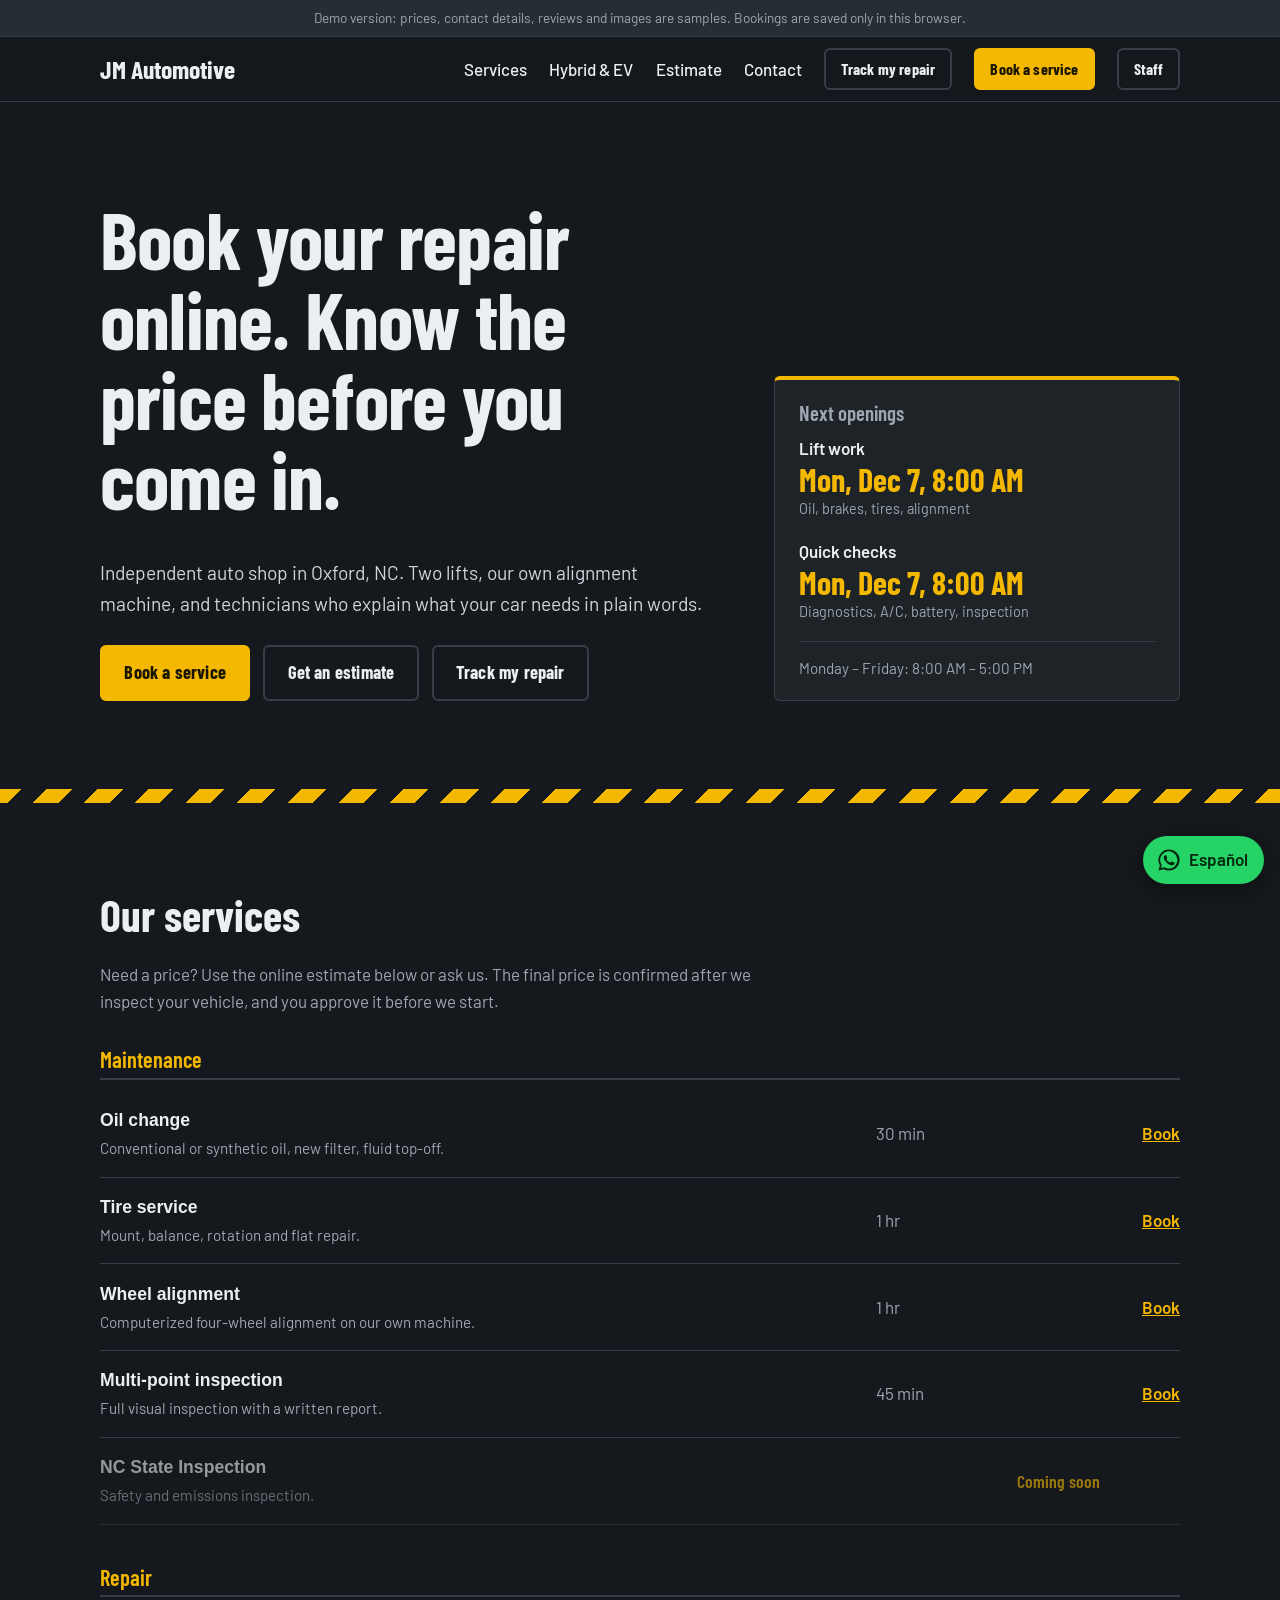
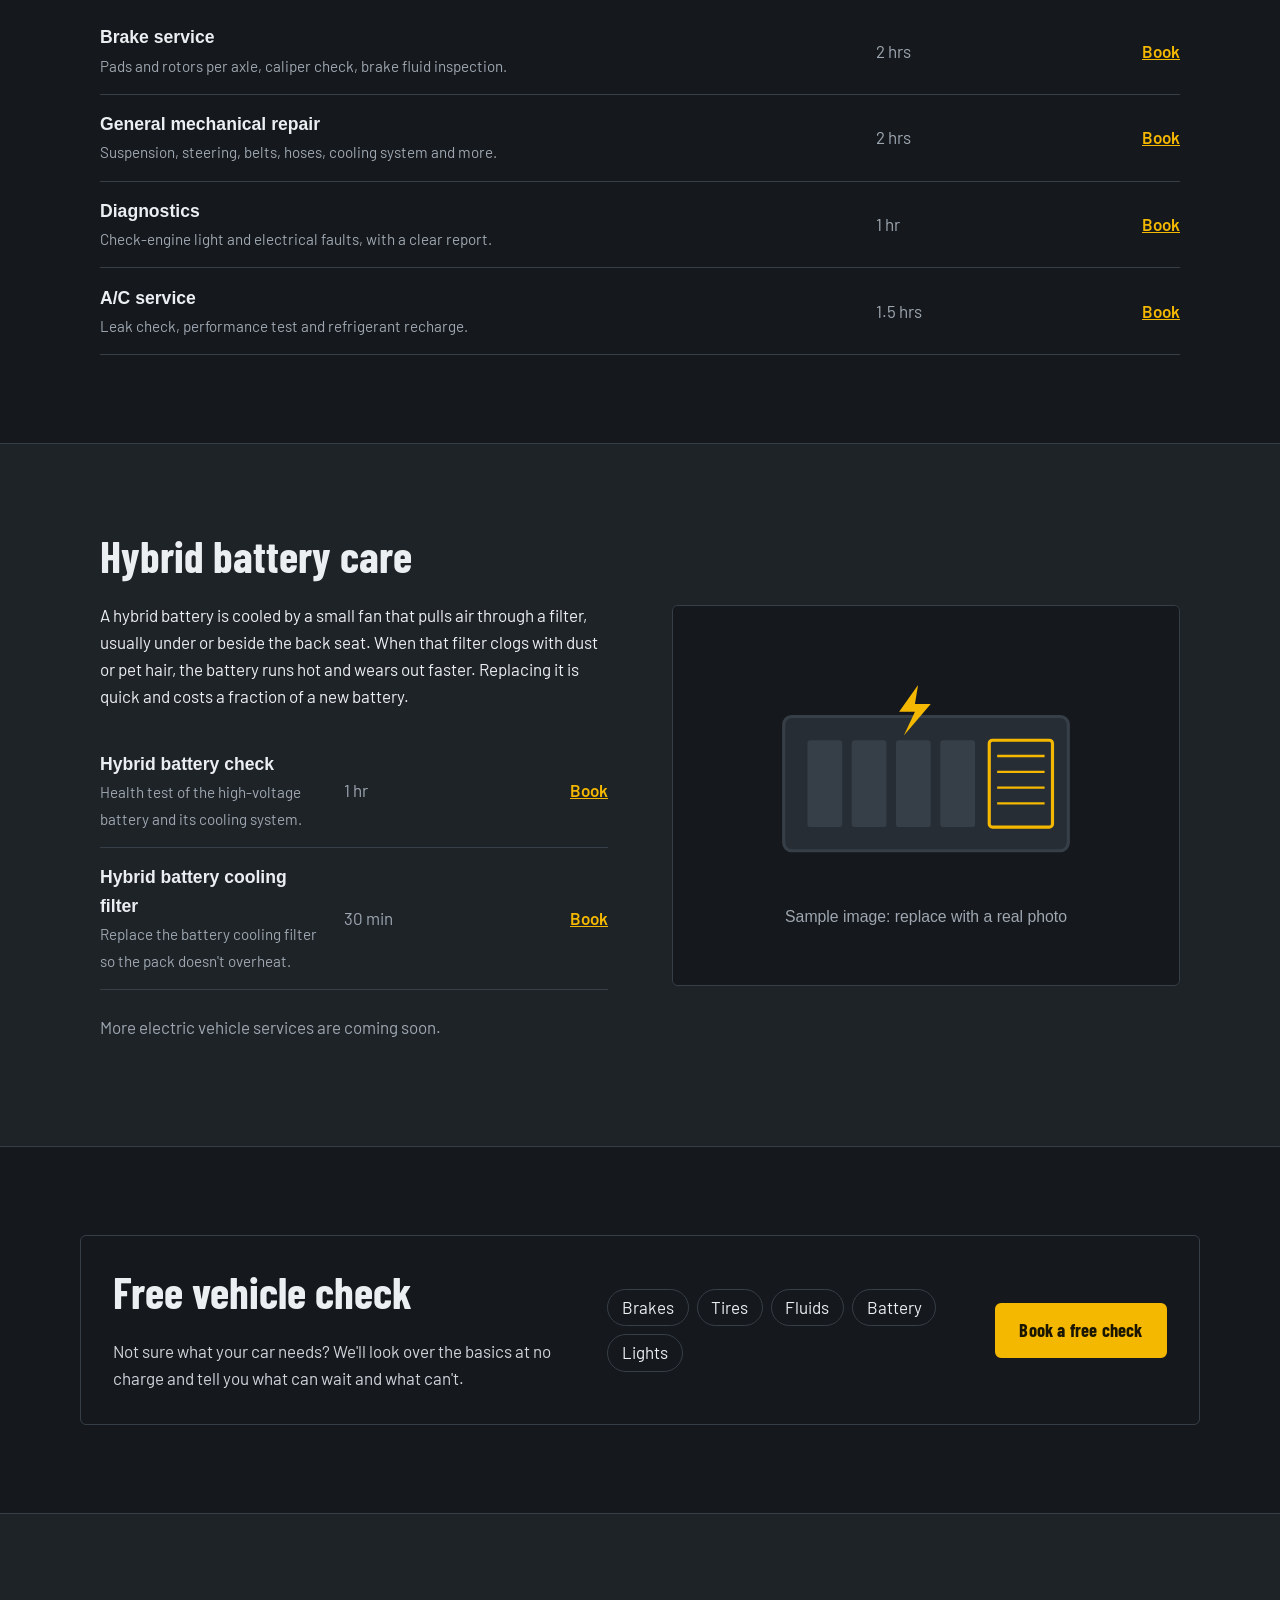
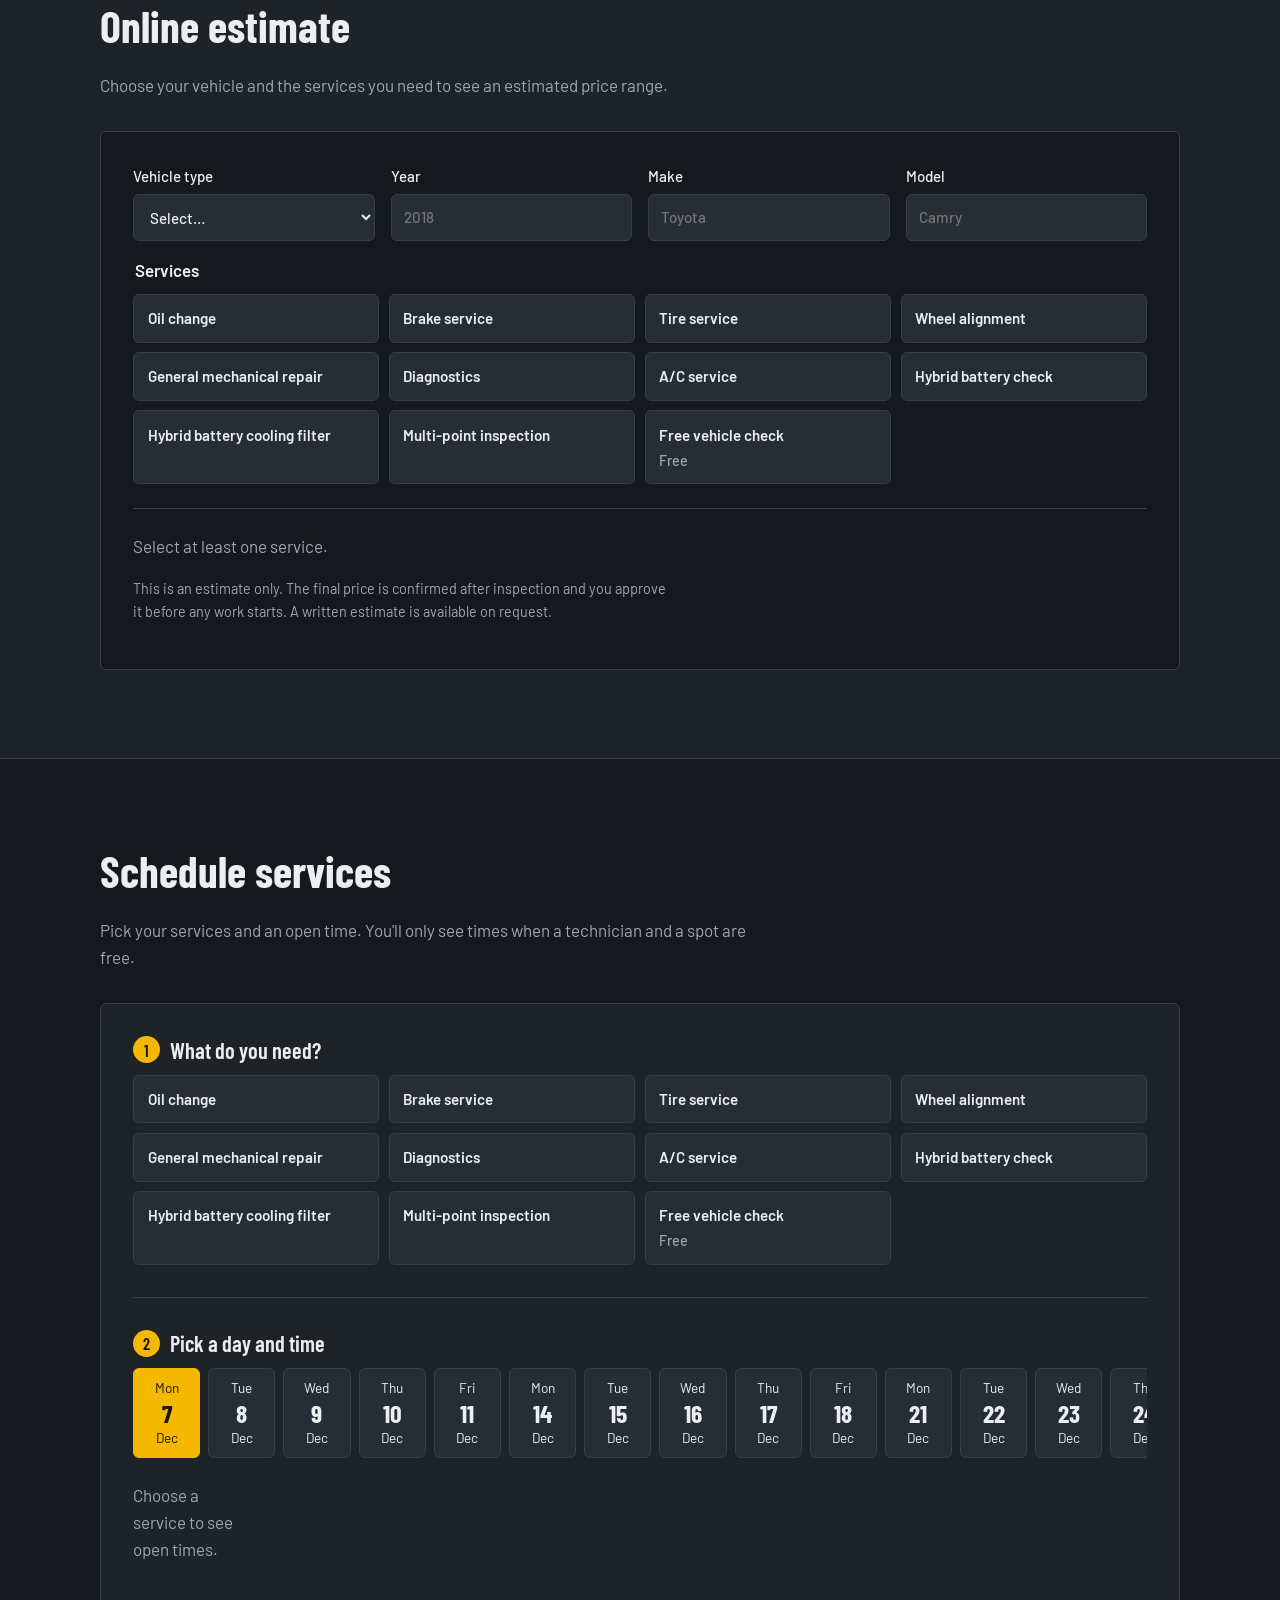
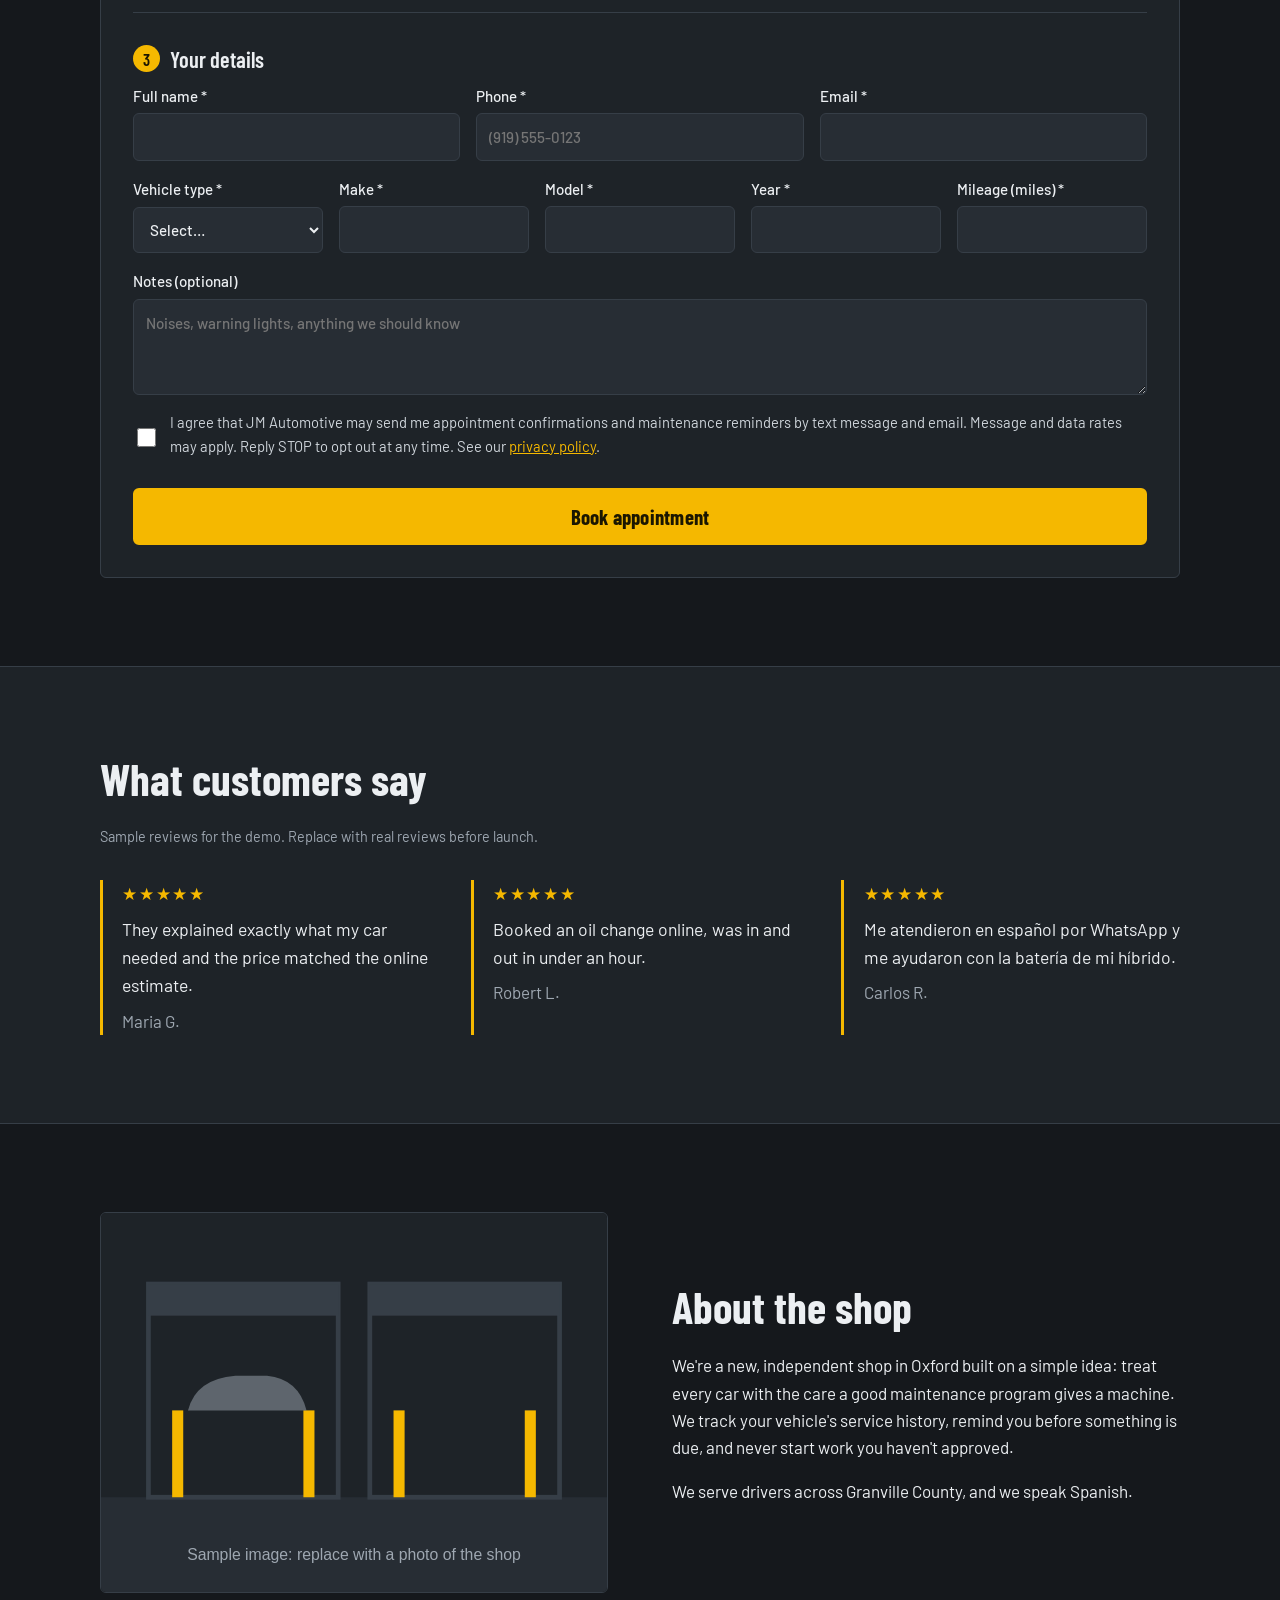
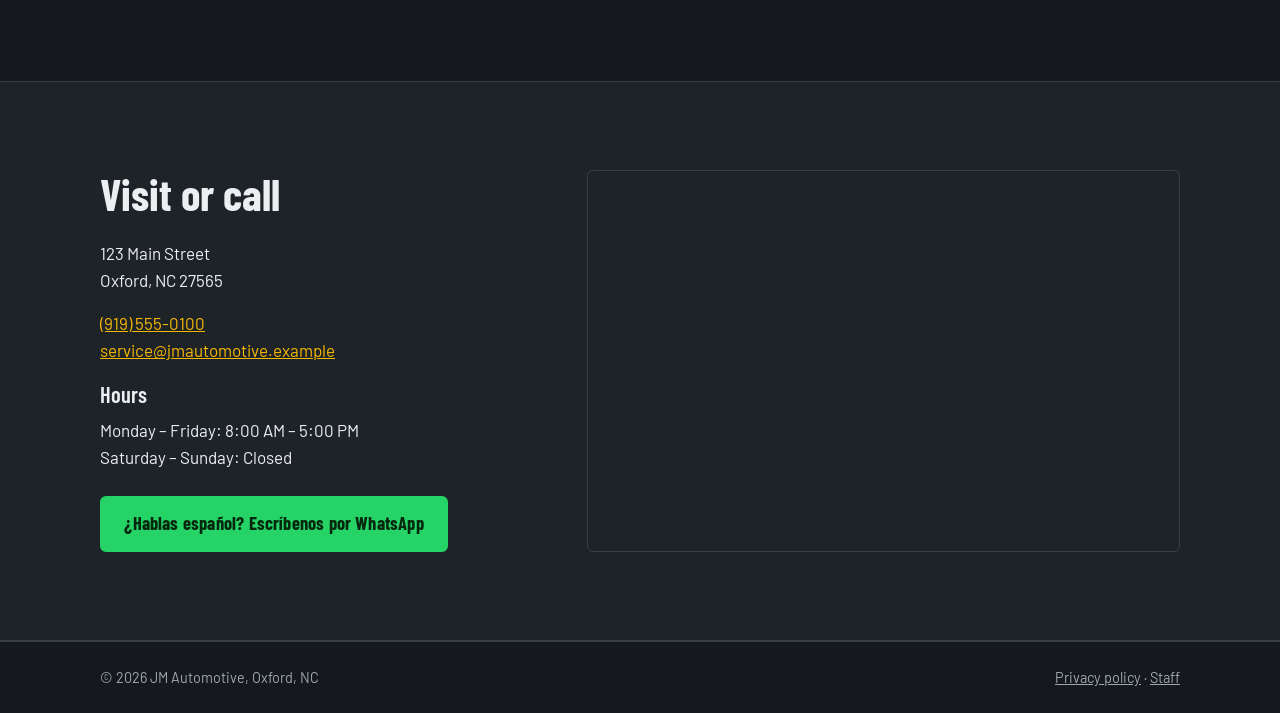
==== commit 7062b26d: "Preview: repair status tickets, Track my repair page, Staff button, web app manifest Not approved or" ====
--- a/index.html
+++ b/index.html
@@ -9,6 +9,9 @@
   <link rel="preconnect" href="https://fonts.gstatic.com" crossorigin>
   <link href="https://fonts.googleapis.com/css2?family=Barlow+Condensed:wght@500;600;700&family=Barlow:wght@400;500;600&display=swap" rel="stylesheet">
   <link rel="stylesheet" href="style.css">
+  <link rel="manifest" href="manifest.webmanifest">
+  <link rel="icon" href="assets/icons/app-icon.svg" type="image/svg+xml">
+  <link rel="apple-touch-icon" href="assets/icons/app-icon.svg">
 </head>
 <body>
 
@@ -24,7 +27,9 @@
         <a href="#hybrid">Hybrid &amp; EV</a>
         <a href="#estimate">Estimate</a>
         <a href="#contact">Contact</a>
+        <a href="track.html" class="btn btn-ghost btn-small nav-track">Track my repair</a>
         <a href="#schedule" class="btn btn-small">Book a service</a>
+        <a href="admin.html" class="btn btn-ghost btn-small nav-staff">Staff</a>
       </nav>
     </div>
   </header>
@@ -40,6 +45,7 @@
           <div class="hero-actions">
             <a href="#schedule" class="btn">Book a service</a>
             <a href="#estimate" class="btn btn-ghost">Get an estimate</a>
+            <a href="track.html" class="btn btn-ghost">Track my repair</a>
           </div>
         </div>
 
--- a/style.css
+++ b/style.css
@@ -314,6 +314,8 @@
    Staff panel
    ========================================================================= */
 .admin-main { padding: 2rem 1.25rem 4rem; }
+/* Elements with the hidden attribute stay hidden even if a class sets display */
+[hidden] { display: none !important; }
 .login { max-width: 420px; margin: 3rem auto; display: grid; gap: 1rem; }
 .login h1 { font-size: 2.2rem; margin: 0; }
 .login .form-error { margin: 0; }
@@ -360,3 +362,68 @@
   .appt-tags { flex-direction: row; flex-wrap: wrap; }
   .appt-actions { flex-direction: row; }
 }
+
+
+/* ---------- Repair status (staff tab + customer page) ---------- */
+.meter { height: 10px; border-radius: 5px; background: var(--graphite-2); overflow: hidden; }
+.meter i { display: block; height: 100%; background: var(--yellow); }
+.meter-lg { height: 14px; border-radius: 7px; }
+@media (prefers-reduced-motion: no-preference) { .meter i { transition: width .4s ease; } }
+
+.ticket-row { border: 1px solid var(--line); border-radius: var(--radius); padding: 1rem; display: grid; gap: .8rem; margin-bottom: 1rem; background: var(--graphite); }
+.ticket-row.is-focus { border-color: var(--yellow); box-shadow: 0 0 0 2px rgba(245,184,0,.25); }
+.ticket-head { display: flex; justify-content: space-between; gap: 1rem; flex-wrap: wrap; }
+.ticket-head > div { min-width: 0; }
+.ticket-code { font-family: var(--font-head); font-size: 1.5rem; letter-spacing: .05em; }
+.ticket-pct { text-align: right; display: grid; }
+.ticket-pct strong { font-family: var(--font-head); font-size: 2rem; color: var(--yellow); line-height: 1; }
+.ticket-pct span { color: var(--steel); font-size: .9rem; }
+.stage-grid { display: grid; grid-template-columns: repeat(auto-fill, minmax(150px, 1fr)); gap: .5rem; }
+.stage-btn { font: 600 .92rem var(--font-body); text-align: left; padding: .6rem .7rem; border-radius: var(--radius); border: 1px solid var(--line); background: transparent; color: var(--chalk); cursor: pointer; }
+.stage-btn:hover { border-color: var(--steel); }
+.stage-btn[aria-pressed="true"] { background: var(--yellow); color: var(--yellow-ink); border-color: var(--yellow); }
+.ticket-actions { display: flex; flex-wrap: wrap; gap: .5rem; }
+.start-row { display: flex; justify-content: space-between; align-items: center; gap: 1rem; flex-wrap: wrap; padding: .7rem 0; border-bottom: 1px solid var(--line); }
+.start-row > span { min-width: 0; }
+
+.track-main { padding-block: 2.5rem 4rem; max-width: 720px; }
+.track-form { display: grid; gap: .4rem; margin: 1.5rem 0; }
+.track-form label { font-weight: 600; }
+.track-input { display: flex; gap: .6rem; flex-wrap: wrap; }
+.track-input input { flex: 1 1 200px; min-width: 0; font: 600 1.2rem var(--font-body); letter-spacing: .08em; text-transform: uppercase; padding: .7rem .8rem; border-radius: var(--radius); border: 1px solid var(--line); background: var(--graphite-2); color: var(--chalk); }
+.track-result { display: grid; gap: .5rem; }
+.track-veh { font-family: var(--font-head); font-size: 1.8rem; font-weight: 600; }
+.track-code { color: var(--steel); letter-spacing: .06em; font-weight: 600; }
+.track-pct { display: flex; align-items: baseline; gap: .6rem; margin-top: .6rem; flex-wrap: wrap; }
+.track-pct strong { font-family: var(--font-head); font-size: 3rem; color: var(--yellow); line-height: 1; }
+.track-stages { list-style: none; margin: 1rem 0 0; padding: 0; display: grid; gap: .1rem; }
+.track-stages li { display: grid; grid-template-columns: 22px 1fr auto; gap: .7rem; align-items: center; padding: .45rem 0; color: var(--steel); }
+.track-stages .dot { width: 14px; height: 14px; border-radius: 50%; border: 2px solid var(--line); justify-self: center; }
+.track-stages .is-done { color: var(--chalk); }
+.track-stages .is-done .dot { background: var(--whatsapp); border-color: var(--whatsapp); }
+.track-stages .is-now { color: var(--chalk); font-weight: 600; }
+.track-stages .is-now .dot { background: var(--yellow); border-color: var(--yellow); box-shadow: 0 0 0 4px rgba(245,184,0,.2); }
+.track-stages time { font-size: .85rem; color: var(--steel); font-weight: 400; font-variant-numeric: tabular-nums; }
+.track-services { margin-top: .5rem; }
+
+/* Header on phones: keep Track, Book and Staff visible without crowding */
+@media (max-width: 520px) {
+  .main-nav .nav-track { display: none; }  /* the hero shows a large Track button on phones */
+  .main-nav { gap: .4rem; }
+  .main-nav .btn-small { font-size: .9rem; padding: .35rem .6rem; }
+  .brand { font-size: 1.15rem; }
+}
+
+/* ---------- Printable repair ticket ---------- */
+.print-ticket { display: none; }
+@media print {
+  body.admin > *:not(.print-ticket) { display: none !important; }
+  body.admin { background: #fff; color: #000; }
+  .print-ticket:not([hidden]) { display: block !important; }
+  .pt-card { display: flex; gap: 1.2rem; align-items: center; border: 3px solid #000; border-radius: 6px; padding: 1rem; max-width: 6in; font-family: var(--font-body); color: #000; }
+  .pt-qr { width: 1.8in; height: 1.8in; flex: none; }
+  .pt-qr svg { width: 100%; height: 100%; }
+  .pt-shop { font-weight: 700; }
+  .pt-code { font-family: var(--font-head); font-size: 2rem; font-weight: 700; letter-spacing: .06em; }
+  .pt-help { margin-top: .5rem; font-size: .85rem; }
+}
